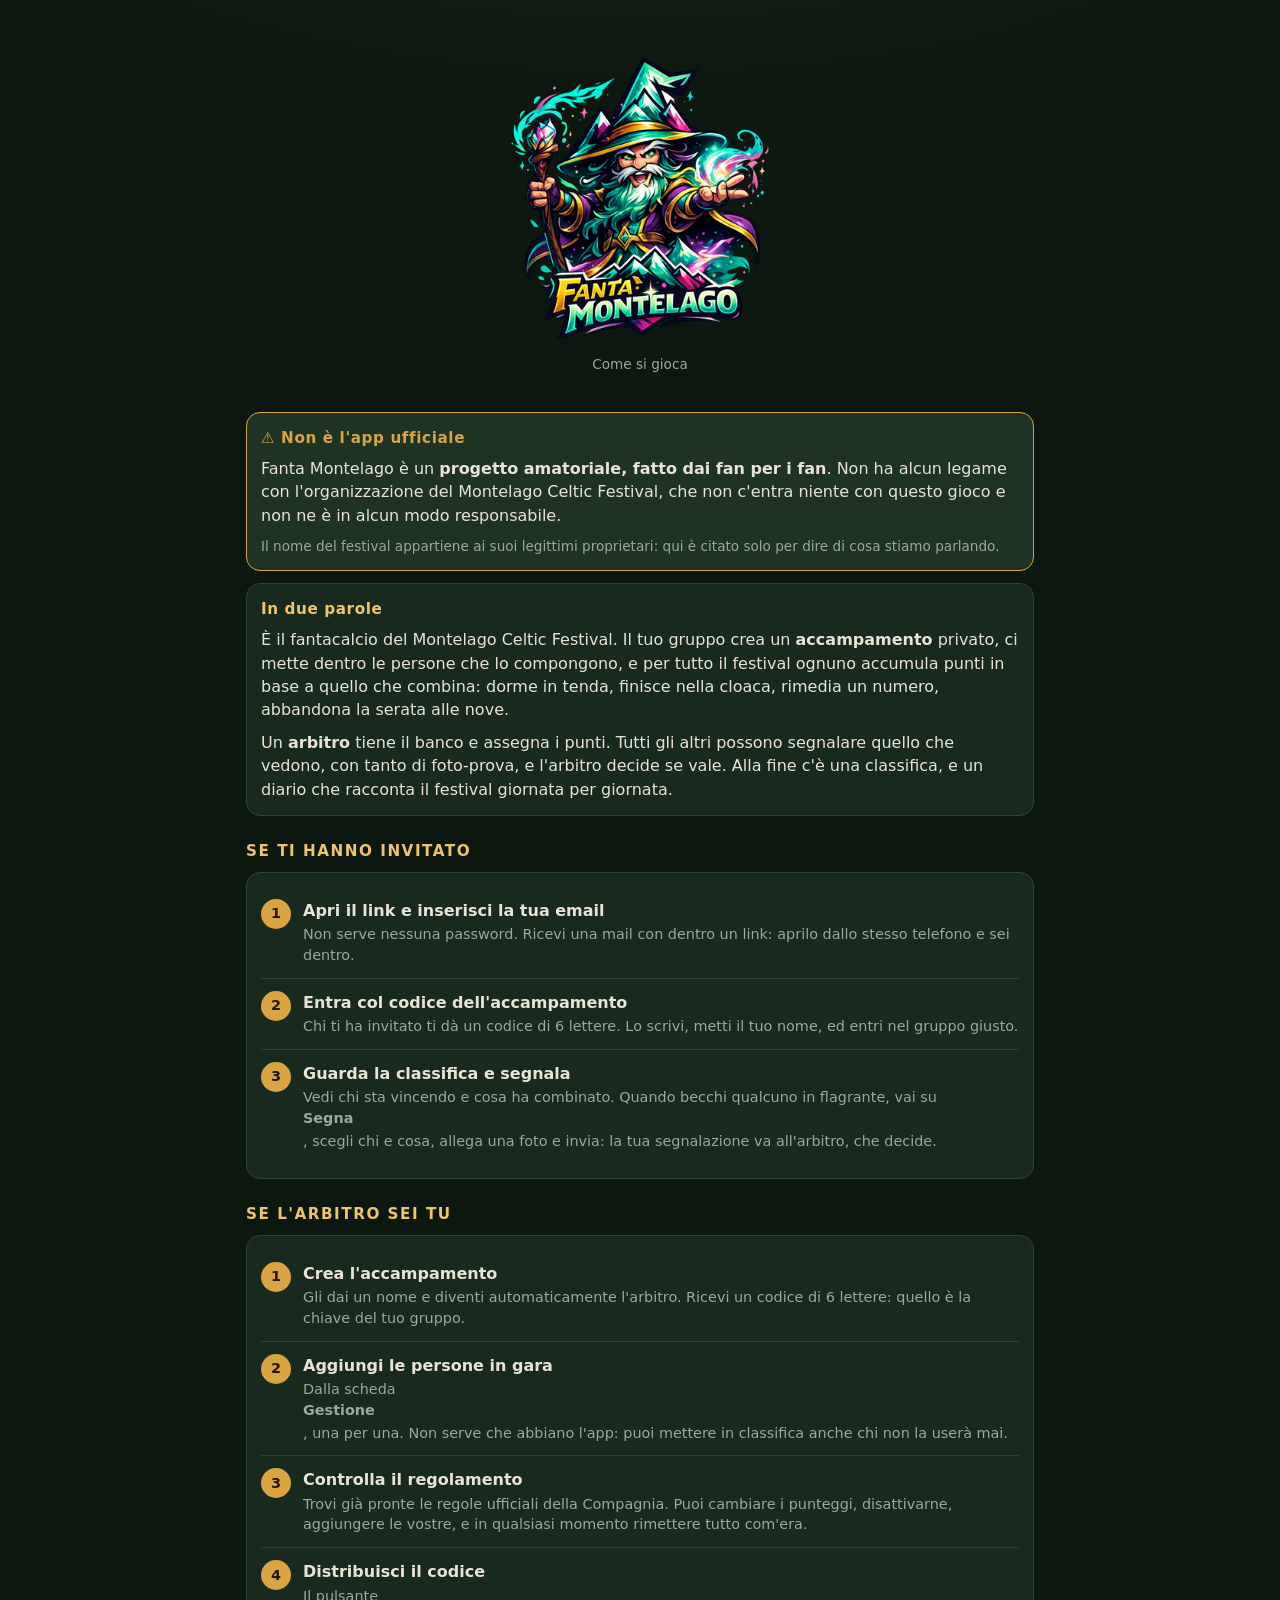
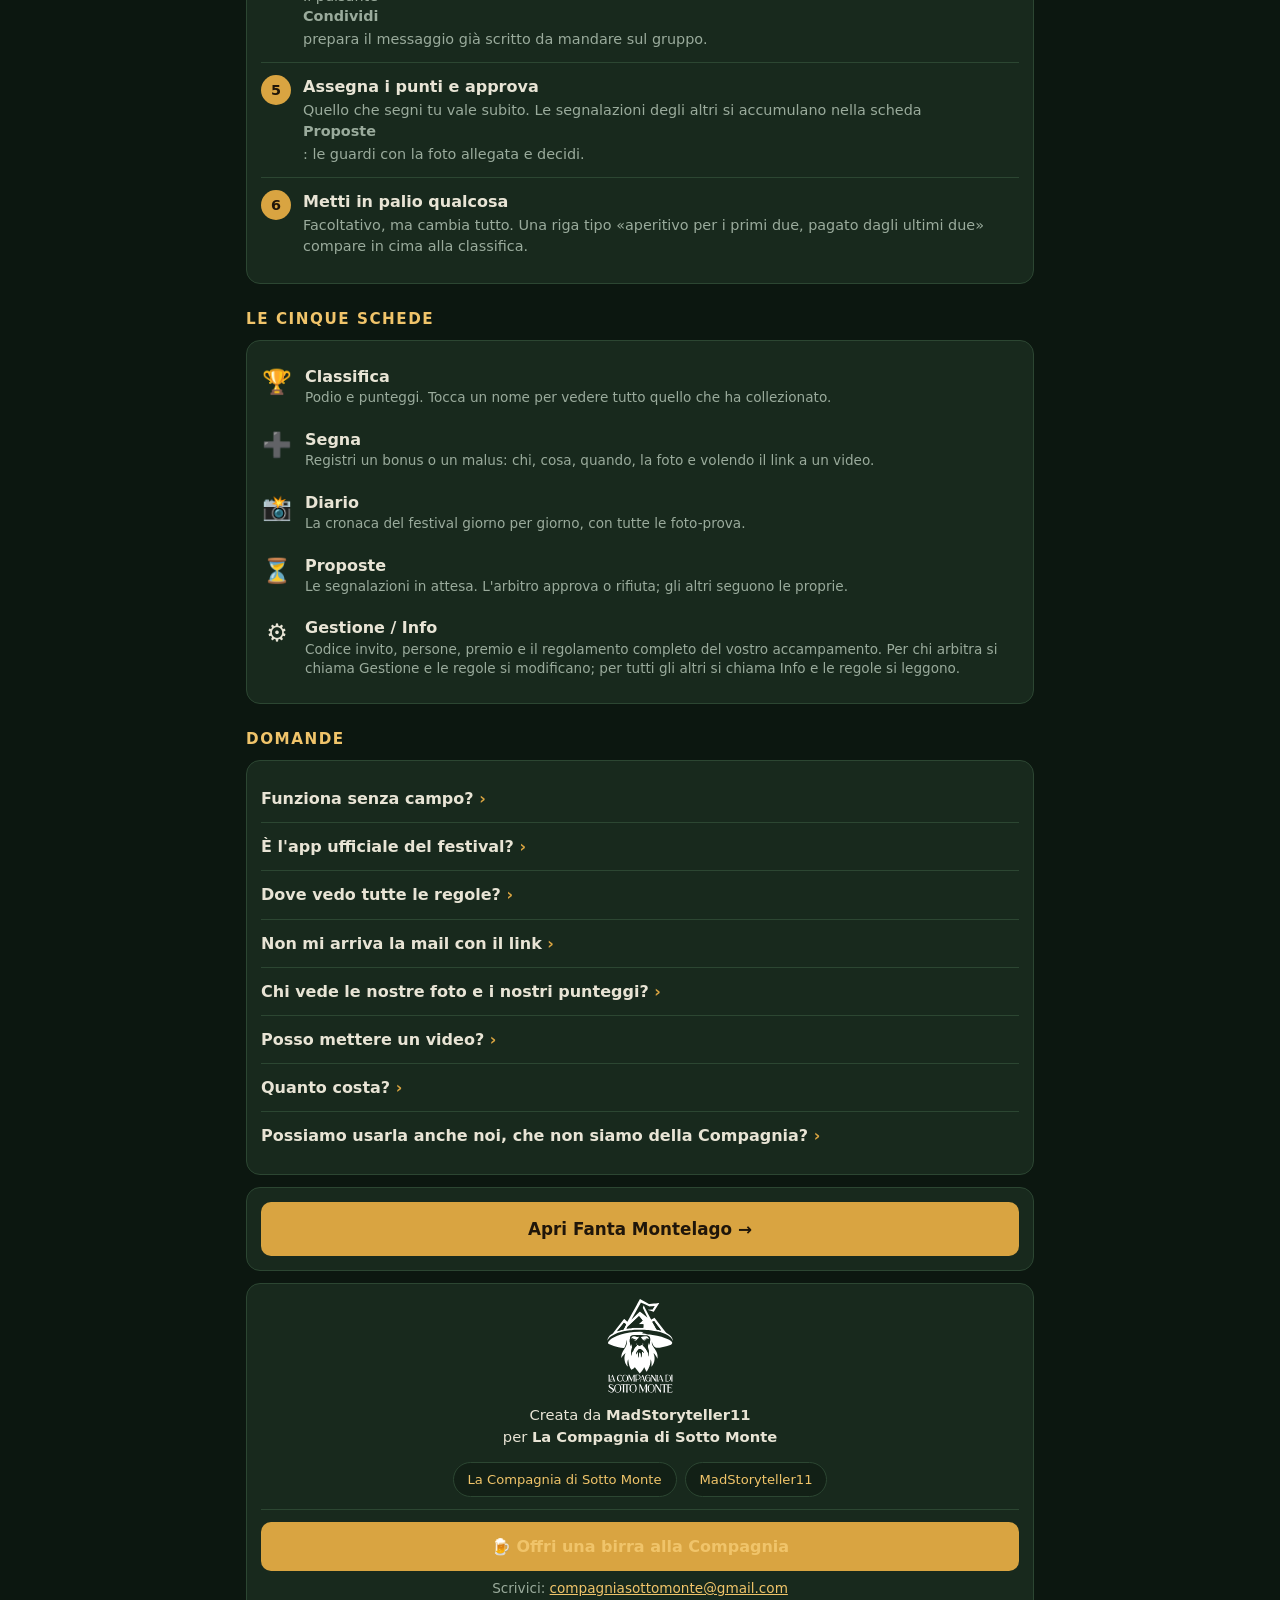
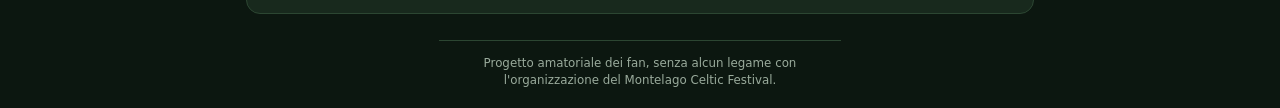
==== guida.html @ 11fe6dd6 "Dichiarare ovunque che non e' l'app ufficiale del festival Il Montelago Celtic Festival e' una manif" ====
<!doctype html>
<!-- Nome:     guida.html                                                   -->
<!-- Versione: 1.0                                                          -->
<!-- Uso:      Guida pubblica a Fanta Montelago: come entra un giocatore,   -->
<!--           come prepara l'accampamento un arbitro, a cosa servono le    -->
<!--           schede e risposte alle domande piu' frequenti. Pagina        -->
<!--           statica, pensata per essere condivisa come link.             -->
<!-- Autore:   Daniele Polucci                                              -->
<html lang="it">
<head>
  <meta charset="utf-8">
  <meta name="viewport" content="width=device-width, initial-scale=1, viewport-fit=cover">
  <meta name="theme-color" content="#0f1d14">
  <meta name="description" content="Come si gioca a Fanta Montelago: la guida per giocatori e arbitri. Progetto amatoriale dei fan, non è l'app ufficiale del Montelago Celtic Festival.">
  <title>Fanta Montelago — Come si gioca</title>
  <link rel="stylesheet" href="assets/style.css">
  <link rel="icon" type="image/png" href="assets/icona-app-192.png">
  <style>
    .passo { display: flex; gap: 12px; padding: 12px 0; border-bottom: 1px solid var(--line); }
    .passo:last-child { border-bottom: none; }
    .passo .n {
      flex: 0 0 30px; width: 30px; height: 30px; border-radius: 50%;
      display: grid; place-items: center; font-weight: 700; font-size: .9rem;
      background: var(--gold); color: #20160a;
    }
    .passo .testo { flex: 1; min-width: 0; }
    .passo b { display: block; margin-bottom: 2px; }
    .passo p { margin: 0; color: var(--dim); font-size: .9rem; }
    .scheda { display: flex; gap: 12px; align-items: flex-start; padding: 10px 0; }
    .scheda .ic { font-size: 1.5rem; flex: 0 0 32px; text-align: center; }
    details.faq { border-bottom: 1px solid var(--line); padding: 12px 0; }
    details.faq:last-child { border-bottom: none; }
    details.faq summary { font-weight: 600; }
    details.faq summary::after { content: ' ›'; color: var(--gold); }
    details.faq[open] summary::after { content: ' ⌄'; }
    details.faq p { color: var(--dim); font-size: .92rem; margin: 8px 0 0; }
    .apri {
      display: block; text-align: center; text-decoration: none;
      background: var(--gold); color: #20160a; font-weight: 700;
      padding: 15px; border-radius: 10px; font-size: 1.05rem;
    }
    .apri:hover { background: var(--gold2); }
  </style>
</head>
<body>

<main>

  <div class="hero">
    <img class="logo-app" src="assets/logo-app.png" alt="Fanta Montelago" width="340" height="373">
    <p class="muted">Come si gioca</p>
  </div>

  <div class="card avviso">
    <h3>⚠️ Non è l'app ufficiale</h3>
    <p>
      Fanta Montelago è un <b>progetto amatoriale, fatto dai fan per i fan</b>.
      Non ha alcun legame con l'organizzazione del Montelago Celtic Festival,
      che non c'entra niente con questo gioco e non ne è in alcun modo
      responsabile.
    </p>
    <p class="muted">
      Il nome del festival appartiene ai suoi legittimi proprietari: qui è
      citato solo per dire di cosa stiamo parlando.
    </p>
  </div>

  <div class="card">
    <h3>In due parole</h3>
    <p>
      È il fantacalcio del Montelago Celtic Festival. Il tuo gruppo crea un
      <b>accampamento</b> privato, ci mette dentro le persone che lo compongono,
      e per tutto il festival ognuno accumula punti in base a quello che
      combina: dorme in tenda, finisce nella cloaca, rimedia un numero,
      abbandona la serata alle nove.
    </p>
    <p>
      Un <b>arbitro</b> tiene il banco e assegna i punti. Tutti gli altri
      possono segnalare quello che vedono, con tanto di foto-prova, e l'arbitro
      decide se vale. Alla fine c'è una classifica, e un diario che racconta il
      festival giornata per giornata.
    </p>
  </div>

  <h2>Se ti hanno invitato</h2>
  <div class="card">
    <div class="passo">
      <span class="n">1</span>
      <span class="testo">
        <b>Apri il link e inserisci la tua email</b>
        <p>Non serve nessuna password. Ricevi una mail con dentro un link:
           aprilo dallo stesso telefono e sei dentro.</p>
      </span>
    </div>
    <div class="passo">
      <span class="n">2</span>
      <span class="testo">
        <b>Entra col codice dell'accampamento</b>
        <p>Chi ti ha invitato ti dà un codice di 6 lettere. Lo scrivi, metti il
           tuo nome, ed entri nel gruppo giusto.</p>
      </span>
    </div>
    <div class="passo">
      <span class="n">3</span>
      <span class="testo">
        <b>Guarda la classifica e segnala</b>
        <p>Vedi chi sta vincendo e cosa ha combinato. Quando becchi qualcuno in
           flagrante, vai su <b>Segna</b>, scegli chi e cosa, allega una foto e
           invia: la tua segnalazione va all'arbitro, che decide.</p>
      </span>
    </div>
  </div>

  <h2>Se l'arbitro sei tu</h2>
  <div class="card">
    <div class="passo">
      <span class="n">1</span>
      <span class="testo">
        <b>Crea l'accampamento</b>
        <p>Gli dai un nome e diventi automaticamente l'arbitro. Ricevi un codice
           di 6 lettere: quello è la chiave del tuo gruppo.</p>
      </span>
    </div>
    <div class="passo">
      <span class="n">2</span>
      <span class="testo">
        <b>Aggiungi le persone in gara</b>
        <p>Dalla scheda <b>Gestione</b>, una per una. Non serve che abbiano
           l'app: puoi mettere in classifica anche chi non la userà mai.</p>
      </span>
    </div>
    <div class="passo">
      <span class="n">3</span>
      <span class="testo">
        <b>Controlla il regolamento</b>
        <p>Trovi già pronte le regole ufficiali della Compagnia. Puoi cambiare i
           punteggi, disattivarne, aggiungere le vostre, e in qualsiasi momento
           rimettere tutto com'era.</p>
      </span>
    </div>
    <div class="passo">
      <span class="n">4</span>
      <span class="testo">
        <b>Distribuisci il codice</b>
        <p>Il pulsante <b>Condividi</b> prepara il messaggio già scritto da
           mandare sul gruppo.</p>
      </span>
    </div>
    <div class="passo">
      <span class="n">5</span>
      <span class="testo">
        <b>Assegna i punti e approva</b>
        <p>Quello che segni tu vale subito. Le segnalazioni degli altri si
           accumulano nella scheda <b>Proposte</b>: le guardi con la foto
           allegata e decidi.</p>
      </span>
    </div>
    <div class="passo">
      <span class="n">6</span>
      <span class="testo">
        <b>Metti in palio qualcosa</b>
        <p>Facoltativo, ma cambia tutto. Una riga tipo «aperitivo per i primi
           due, pagato dagli ultimi due» compare in cima alla classifica.</p>
      </span>
    </div>
  </div>

  <h2>Le cinque schede</h2>
  <div class="card">
    <div class="scheda"><span class="ic">🏆</span><span>
      <b>Classifica</b><p class="muted">Podio e punteggi. Tocca un nome per vedere tutto quello che ha collezionato.</p>
    </span></div>
    <div class="scheda"><span class="ic">➕</span><span>
      <b>Segna</b><p class="muted">Registri un bonus o un malus: chi, cosa, quando, la foto e volendo il link a un video.</p>
    </span></div>
    <div class="scheda"><span class="ic">📸</span><span>
      <b>Diario</b><p class="muted">La cronaca del festival giorno per giorno, con tutte le foto-prova.</p>
    </span></div>
    <div class="scheda"><span class="ic">⏳</span><span>
      <b>Proposte</b><p class="muted">Le segnalazioni in attesa. L'arbitro approva o rifiuta; gli altri seguono le proprie.</p>
    </span></div>
    <div class="scheda"><span class="ic">⚙️</span><span>
      <b>Gestione / Info</b><p class="muted">Codice invito, persone, premio e il regolamento completo del vostro
      accampamento. Per chi arbitra si chiama Gestione e le regole si modificano; per tutti gli altri si chiama
      Info e le regole si leggono.</p>
    </span></div>
  </div>

  <h2>Domande</h2>
  <div class="card">
    <details class="faq">
      <summary>Funziona senza campo?</summary>
      <p>No, purtroppo serve la connessione, e a Montelago spesso non prende.
         Non è un dramma: l'app resta attiva fino a fine agosto, quindi potete
         segnare quando vi torna la linea o anche una volta tornati a casa,
         ricostruendo le gesta a mente fredda.</p>
    </details>
    <details class="faq">
      <summary>È l'app ufficiale del festival?</summary>
      <p>No, e non lo è mai stata. È un gioco nato fra amici e costruito nel
         tempo libero: <b>dai fan, per i fan</b>. L'organizzazione del Montelago
         Celtic Festival non c'entra nulla, non l'ha approvata, non la gestisce
         e non risponde di quello che ci scrivete dentro. Se avete un problema
         con l'app scrivete a noi, non a loro.</p>
    </details>
    <details class="faq">
      <summary>Dove vedo tutte le regole?</summary>
      <p>Nell'ultima scheda in basso, <b>Info</b> (o <b>Gestione</b> se sei tu
         l'arbitro): c'è il pulsante <i>Vedi le regole dell'accampamento</i>,
         con bonus e malus e i rispettivi punteggi. Leggilo, perché
         <b>ogni accampamento scrive le proprie</b>: si parte dal regolamento
         della Compagnia, ma l'arbitro può cambiare i punteggi, spegnere quello
         che non vi piace e aggiungere le vostre invenzioni. Quelle con il
         lucchetto 🔒 ci sono per tutti e non si toccano.</p>
    </details>
    <details class="faq">
      <summary>Non mi arriva la mail con il link</summary>
      <p>Guarda nello spam. Se non c'è, aspetta qualche minuto e riprova una
         volta sola: ritentare in fretta peggiora le cose. Se proprio non
         arriva, dillo a chi ti ha invitato.</p>
    </details>
    <details class="faq">
      <summary>Chi vede le nostre foto e i nostri punteggi?</summary>
      <p>Solo chi ha il codice del vostro accampamento. Gli altri gruppi non
         vedono niente di vostro, e viceversa: la separazione è imposta dal
         database, non solo nascosta nell'app. Chi si registra senza avere un
         codice trova una schermata vuota.</p>
    </details>
    <details class="faq">
      <summary>Posso mettere un video?</summary>
      <p>Non caricarlo direttamente, ma puoi incollare il link a un video su
         YouTube, Google Foto o Drive: nell'app si vede insieme all'evento.
         Le foto invece si caricano normalmente.</p>
    </details>
    <details class="faq">
      <summary>Quanto costa?</summary>
      <p>Niente. È gratis, fatta per passione nel tempo libero. Proprio per
         questo può capitare che qualcosa non funzioni: portate pazienza e
         segnalatecelo.</p>
    </details>
    <details class="faq">
      <summary>Possiamo usarla anche noi, che non siamo della Compagnia?</summary>
      <p>Certo. Create il vostro accampamento, tenetevi il vostro codice e siete
         un mondo a parte. Le regole di partenza sono quelle della Compagnia, ma
         potete riscriverle tutte.</p>
    </details>
  </div>

  <div class="card">
    <a class="apri" href="./">Apri Fanta Montelago →</a>
  </div>

  <div class="card crediti">
    <img class="stemma piccolo" src="assets/logo-compagnia.svg" alt="La Compagnia di Sotto Monte" width="2160" height="2160">
    <p class="firma">
      Creata da <b>MadStoryteller11</b><br>per <b>La Compagnia di Sotto Monte</b>
    </p>
    <div class="social">
      <a href="https://www.instagram.com/compagnia_di_sotto_monte/" target="_blank" rel="noopener noreferrer">La Compagnia di Sotto Monte</a>
      <a href="https://www.instagram.com/madstoryteller11/" target="_blank" rel="noopener noreferrer">MadStoryteller11</a>
    </div>
    <div class="sep"></div>
    <a class="dona" href="https://ko-fi.com/compagniadisottomonte" target="_blank" rel="noopener noreferrer">🍺 Offri una birra alla Compagnia</a>
    <p class="muted centrato">Scrivici: <a href="mailto:compagniasottomonte@gmail.com">compagniasottomonte@gmail.com</a></p>
  </div>

  <p class="non-ufficiale">
    Progetto amatoriale dei fan, senza alcun legame con l'organizzazione del
    Montelago Celtic Festival.
  </p>

</main>

</body>
</html>
---- assets/style.css ----
/* Nome:     style.css
 * Versione: 1.0
 * Uso:      Foglio di stile unico di Fanta Montelago. Tema scuro "celtico",
 *           pensato prima per il telefono: interfaccia leggibile di notte, in
 *           un campo, con una mano sola.
 * Autore:   Daniele Polucci
 */

:root {
  --bg:     #0c1710;
  --bg2:    #122016;
  --card:   #18291d;
  --card2:  #1f3325;
  --line:   #2c4632;
  --txt:    #e8e4d5;
  --dim:    #9aab9c;
  --gold:   #d9a441;
  --gold2:  #f0c46a;
  --green:  #5cbb7c;
  --red:    #e0705c;
  --radius: 14px;
}

* { box-sizing: border-box; }

html, body { margin: 0; padding: 0; }

body {
  background: radial-gradient(1200px 600px at 50% -10%, #1b3122 0%, transparent 70%), var(--bg);
  color: var(--txt);
  font-family: "Segoe UI", system-ui, -apple-system, sans-serif;
  font-size: 16px;
  line-height: 1.45;
  -webkit-text-size-adjust: 100%;
  min-height: 100vh;
}

body.con-nav { padding-bottom: 88px; }

/* ---------- intestazione ---------- */

header {
  position: sticky; top: 0; z-index: 20;
  display: flex; align-items: center; gap: 10px;
  padding: 12px 16px;
  background: #0f1d14ee;
  border-bottom: 1px solid var(--line);
  backdrop-filter: blur(8px);
}
/* Senza questa riga l'intestazione resta visibile anche quando le mettiamo
 * l'attributo "hidden": la regola display:flex qui sopra, essendo dell'autore,
 * ha la meglio sul display:none previsto dal browser. */
header[hidden] { display: none; }

/* Lo stesso mago dell'icona, in piccolo accanto al nome dell'accampamento. */
.marchio {
  flex: 0 0 40px; width: 40px; height: 40px;
  border-radius: 10px; object-fit: contain;
}

header h1 {
  margin: 0; font-size: 1.05rem; font-weight: 700;
  letter-spacing: .06em; color: var(--gold);
  overflow: hidden; text-overflow: ellipsis; white-space: nowrap;
}
header .sub { color: var(--dim); font-size: .78rem; }

main { max-width: 820px; margin: 0 auto; padding: 16px; }

/* ---------- schermate di ingresso ---------- */

.hero { text-align: center; padding: 40px 16px 24px; }
.hero.small { padding: 24px 16px 12px; }
.hero .logo { font-size: 3rem; line-height: 1; color: var(--gold); }
.hero h1 {
  margin: 10px 0 4px; font-size: 1.5rem; letter-spacing: .1em;
  text-transform: uppercase; color: var(--gold);
}

/* ---------- marchi ---------- */

/* Il logo dell'app ha gia' il fondo trasparente e i colori accesi: si appoggia
 * sul tema scuro senza bisogno di correzioni. Porta con se' il nome scritto,
 * quindi nella schermata di accesso non serve ripeterlo in un titolo. */
.logo-app {
  display: block; width: 260px; max-width: 78%; height: auto;
  margin: 0 auto;
}

/* ---------- stemma della Compagnia ---------- */

/* Il logo originale è nero su fondo bianco. Invertendolo diventa bianco su
 * nero, e la fusione "screen" fa sparire il nero: resta solo il disegno,
 * pulito sul verde scuro dello sfondo, senza dover rifare il file. */
.stemma {
  display: block; width: 170px; max-width: 55%; height: auto;
  margin: 0 auto 8px;
  filter: invert(1);
  mix-blend-mode: screen;
}
.stemma.piccolo { width: 96px; margin-bottom: 10px; }

.crediti { text-align: center; }
.crediti .firma { margin: 2px 0 14px; font-size: .92rem; line-height: 1.5; }
.crediti .muted { text-align: left; }
.crediti a { color: var(--gold2); }

.social { display: flex; flex-wrap: wrap; gap: 8px; justify-content: center; }
.social a {
  display: inline-block; padding: 7px 14px;
  border: 1px solid var(--line); border-radius: 999px;
  background: var(--bg2); color: var(--gold2);
  text-decoration: none; font-size: .82rem;
}
.social a:hover { border-color: var(--gold); }

.dona {
  display: block; text-align: center; text-decoration: none;
  background: var(--gold); color: #20160a; font-weight: 700;
  padding: 13px 16px; border-radius: 10px; margin-bottom: 8px;
}
.dona:hover { background: var(--gold2); }

.link-guida, summary.tasto {
  display: block; text-align: center; text-decoration: none;
  border: 1px solid var(--gold); color: var(--gold2);
  padding: 11px 14px; border-radius: 10px;
  font-weight: 600;
}
.link-guida { margin: 12px 0 4px; }
.link-guida:hover, summary.tasto:hover { background: var(--card2); }
details[open] > summary.tasto { border-radius: 10px 10px 0 0; }

.crediti .muted.centrato { text-align: center; }

/* ---------- blocchi ---------- */

h3 {
  font-size: .95rem; color: var(--gold2); margin: 0 0 8px;
  letter-spacing: .04em;
}
.card p { margin: 0 0 10px; }
.card p:last-child { margin-bottom: 0; }

h2 {
  font-size: .95rem; letter-spacing: .1em; text-transform: uppercase;
  color: var(--gold2); margin: 24px 0 10px;
}
h2.giorno { text-transform: none; letter-spacing: .02em; font-size: 1.1rem; }

.card {
  background: var(--card); border: 1px solid var(--line);
  border-radius: var(--radius); padding: 14px; margin-bottom: 12px;
}
.card.center { text-align: center; }

.muted { color: var(--dim); font-size: .85rem; }
.muted.small { font-size: .78rem; }
.mt { margin-top: 10px; }
.pad { padding: 8px 0; }
.spento { opacity: .45; text-decoration: line-through; }

.row { display: flex; gap: 8px; align-items: center; }
.row.wrap { flex-wrap: wrap; }
.grow { flex: 1; min-width: 0; }
.between { display: flex; justify-content: space-between; align-items: center; gap: 10px; }
.sep { height: 1px; background: var(--line); margin: 12px 0; }

.pill {
  display: inline-block; padding: 2px 9px; border-radius: 999px;
  font-size: .72rem; border: 1px solid var(--line);
  background: var(--bg2); color: var(--dim); white-space: nowrap;
}

.nota {
  margin: 8px 0; padding: 8px 12px; border-left: 3px solid var(--gold);
  background: var(--bg2); border-radius: 0 8px 8px 0;
  font-style: italic; color: var(--txt);
}

.banner {
  background: var(--card2); border: 1px solid var(--line);
  border-radius: var(--radius); padding: 10px 14px; margin-bottom: 12px;
  font-size: .88rem; color: var(--dim);
}
.banner.ok { border-color: var(--gold); color: var(--gold2); }

.avviso { border-color: var(--gold); background: var(--card2); }
.avviso h3 { color: var(--gold); }

.premio {
  background: linear-gradient(135deg, #2a3d1f, #1f3325);
  border: 1px solid var(--gold);
  border-radius: var(--radius); padding: 12px 14px; margin-bottom: 14px;
}
.premio .titolo {
  font-size: .72rem; text-transform: uppercase; letter-spacing: .1em;
  color: var(--gold); margin-bottom: 3px;
}

.empty { text-align: center; color: var(--dim); padding: 40px 16px; }

/* Ripetuta in fondo a ogni schermata: deve leggersi, non gridare. */
.non-ufficiale {
  text-align: center; color: var(--dim);
  font-size: .74rem; line-height: 1.4;
  margin: 26px auto 4px; max-width: 34em;
  padding-top: 14px; border-top: 1px solid var(--line);
}

/* ---------- liste ---------- */

.item {
  display: flex; align-items: center; gap: 10px;
  padding: 10px 0; border-bottom: 1px solid var(--line);
}
.item:last-child { border-bottom: none; }
.name { font-weight: 600; }

.rank {
  width: 30px; height: 30px; flex: 0 0 30px; border-radius: 50%;
  display: grid; place-items: center; font-weight: 700; font-size: .85rem;
  background: var(--bg2); border: 1px solid var(--line); color: var(--dim);
}
.rank.r1 { background: var(--gold);  color: #20160a; border-color: var(--gold); }
.rank.r2 { background: #b8c0c4;      color: #1a1a1a; border-color: #b8c0c4; }
.rank.r3 { background: #b07a45;      color: #1a1a1a; border-color: #b07a45; }

.pts { font-variant-numeric: tabular-nums; font-weight: 700; white-space: nowrap; }
.pos { color: var(--green); }
.neg { color: var(--red); }

/* ---------- podio ---------- */

.podio {
  display: grid; grid-template-columns: 1fr 1.15fr 1fr;
  align-items: end; gap: 8px; margin: 8px 0 20px;
}
.podio-posto {
  background: var(--card); border: 1px solid var(--line);
  border-radius: var(--radius); padding: 12px 6px; text-align: center;
}
.podio-posto.p1 { border-color: var(--gold); padding-bottom: 22px; }
.podio-posto .medaglia { font-size: 1.6rem; }
.podio-nome {
  font-weight: 600; font-size: .82rem; margin: 4px 0 2px;
  overflow: hidden; text-overflow: ellipsis; white-space: nowrap;
}

.codice {
  font-size: 2.2rem; font-weight: 700; letter-spacing: .28em;
  color: var(--gold); margin: 6px 0 2px; padding-left: .28em;
}

/* ---------- moduli ---------- */

input, select, textarea, button { font: inherit; font-size: 1rem; }

input, select, textarea {
  width: 100%; background: var(--bg2); color: var(--txt);
  border: 1px solid var(--line); border-radius: 10px; padding: 11px 12px;
}
input:focus, select:focus, textarea:focus { outline: 2px solid var(--gold); outline-offset: 1px; }
input.mini { width: 76px; flex: 0 0 76px; padding: 6px 8px; text-align: center; }
textarea { resize: vertical; }

label {
  display: block; font-size: .74rem; text-transform: uppercase;
  letter-spacing: .08em; color: var(--dim); margin-bottom: 5px;
}
.field { margin-bottom: 12px; }

button {
  background: var(--card2); color: var(--txt);
  border: 1px solid var(--line); border-radius: 10px;
  padding: 11px 14px; cursor: pointer; white-space: nowrap;
}
button:hover { border-color: var(--gold); }
button:active { transform: translateY(1px); }
button.primary { background: var(--gold); color: #20160a; border-color: var(--gold); font-weight: 700; }
button.primary:hover { background: var(--gold2); }
button.block { width: 100%; }
button.big { padding: 15px; font-size: 1.05rem; }
button.ghost { background: transparent; }
button.danger { color: var(--red); border-color: #4a2a24; }
button.icon { padding: 6px 10px; font-size: .85rem; }

/* Affiancati in una riga stretta i pulsanti non stanno su una riga sola:
 * su schermo piccolo l'etichetta deve poter andare a capo dentro il bottone
 * invece di sbordare. */
.row > button { white-space: normal; min-width: 0; }

/* Quando un'etichetta va a capo, il pulsante accanto deve crescere con lei
 * invece di restare basso e disallineato. */
.row.pari { align-items: stretch; }

.riga-camp {
  display: flex; width: 100%; text-align: left; align-items: center;
  gap: 10px; background: var(--card);
}

details summary { cursor: pointer; list-style: none; }
details summary::-webkit-details-marker { display: none; }

/* ---------- media ---------- */

.preview, .prova {
  display: block; width: 100%; max-height: 380px; object-fit: cover;
  border-radius: 10px; margin-top: 10px; background: var(--bg2);
}

.video-box {
  position: relative; padding-top: 56.25%; margin-top: 10px;
  border-radius: 10px; overflow: hidden; background: #000;
}
.video-box iframe {
  position: absolute; inset: 0; width: 100%; height: 100%; border: 0;
}
.link-video {
  display: inline-block; margin-top: 10px; color: var(--gold2);
  text-decoration: none; border-bottom: 1px solid var(--line);
}

/* ---------- navigazione ---------- */

nav {
  position: fixed; left: 0; right: 0; bottom: 0; z-index: 30;
  display: grid; grid-template-columns: repeat(5, 1fr);
  background: #0f1d14; border-top: 1px solid var(--line);
  padding-bottom: env(safe-area-inset-bottom);
}
nav:empty { display: none; }
nav button {
  background: none; border: none; border-radius: 0;
  padding: 8px 2px 10px; color: var(--dim);
  font-size: .64rem; letter-spacing: .03em;
  display: flex; flex-direction: column; align-items: center; gap: 3px;
}
nav button:hover { border: none; }
nav button .ic { font-size: 1.2rem; line-height: 1; position: relative; }
nav button[aria-current="true"] { color: var(--gold); box-shadow: inset 0 2px 0 var(--gold); }

.badge {
  position: absolute; top: -5px; right: -12px;
  background: var(--red); color: #fff; font-style: normal;
  font-size: .6rem; font-weight: 700; line-height: 1;
  padding: 3px 5px; border-radius: 999px; min-width: 16px; text-align: center;
}

/* ---------- avvisi e attesa ---------- */

.toast {
  position: fixed; left: 50%; bottom: 100px;
  transform: translateX(-50%) translateY(16px);
  background: var(--gold); color: #20160a; font-weight: 700;
  padding: 11px 18px; border-radius: 999px;
  opacity: 0; pointer-events: none; z-index: 50;
  max-width: 90vw; text-align: center;
  transition: opacity .2s, transform .2s;
}
.toast.show { opacity: 1; transform: translateX(-50%) translateY(0); }
.toast.error { background: var(--red); color: #fff; }

.busy {
  position: fixed; inset: 0; z-index: 60;
  display: none; place-items: center;
  background: #06100acc; backdrop-filter: blur(2px);
}
.busy.show { display: grid; }
.busy-box {
  display: flex; align-items: center; gap: 12px;
  background: var(--card); border: 1px solid var(--line);
  border-radius: var(--radius); padding: 16px 22px;
}
.spinner {
  width: 20px; height: 20px; border-radius: 50%;
  border: 3px solid var(--line); border-top-color: var(--gold);
  animation: gira .8s linear infinite;
}
@keyframes gira { to { transform: rotate(360deg); } }

@media (prefers-reduced-motion: reduce) {
  * { animation-duration: .01ms !important; transition-duration: .01ms !important; }
}

@media (min-width: 600px) {
  .podio { max-width: 480px; margin-inline: auto; }
}
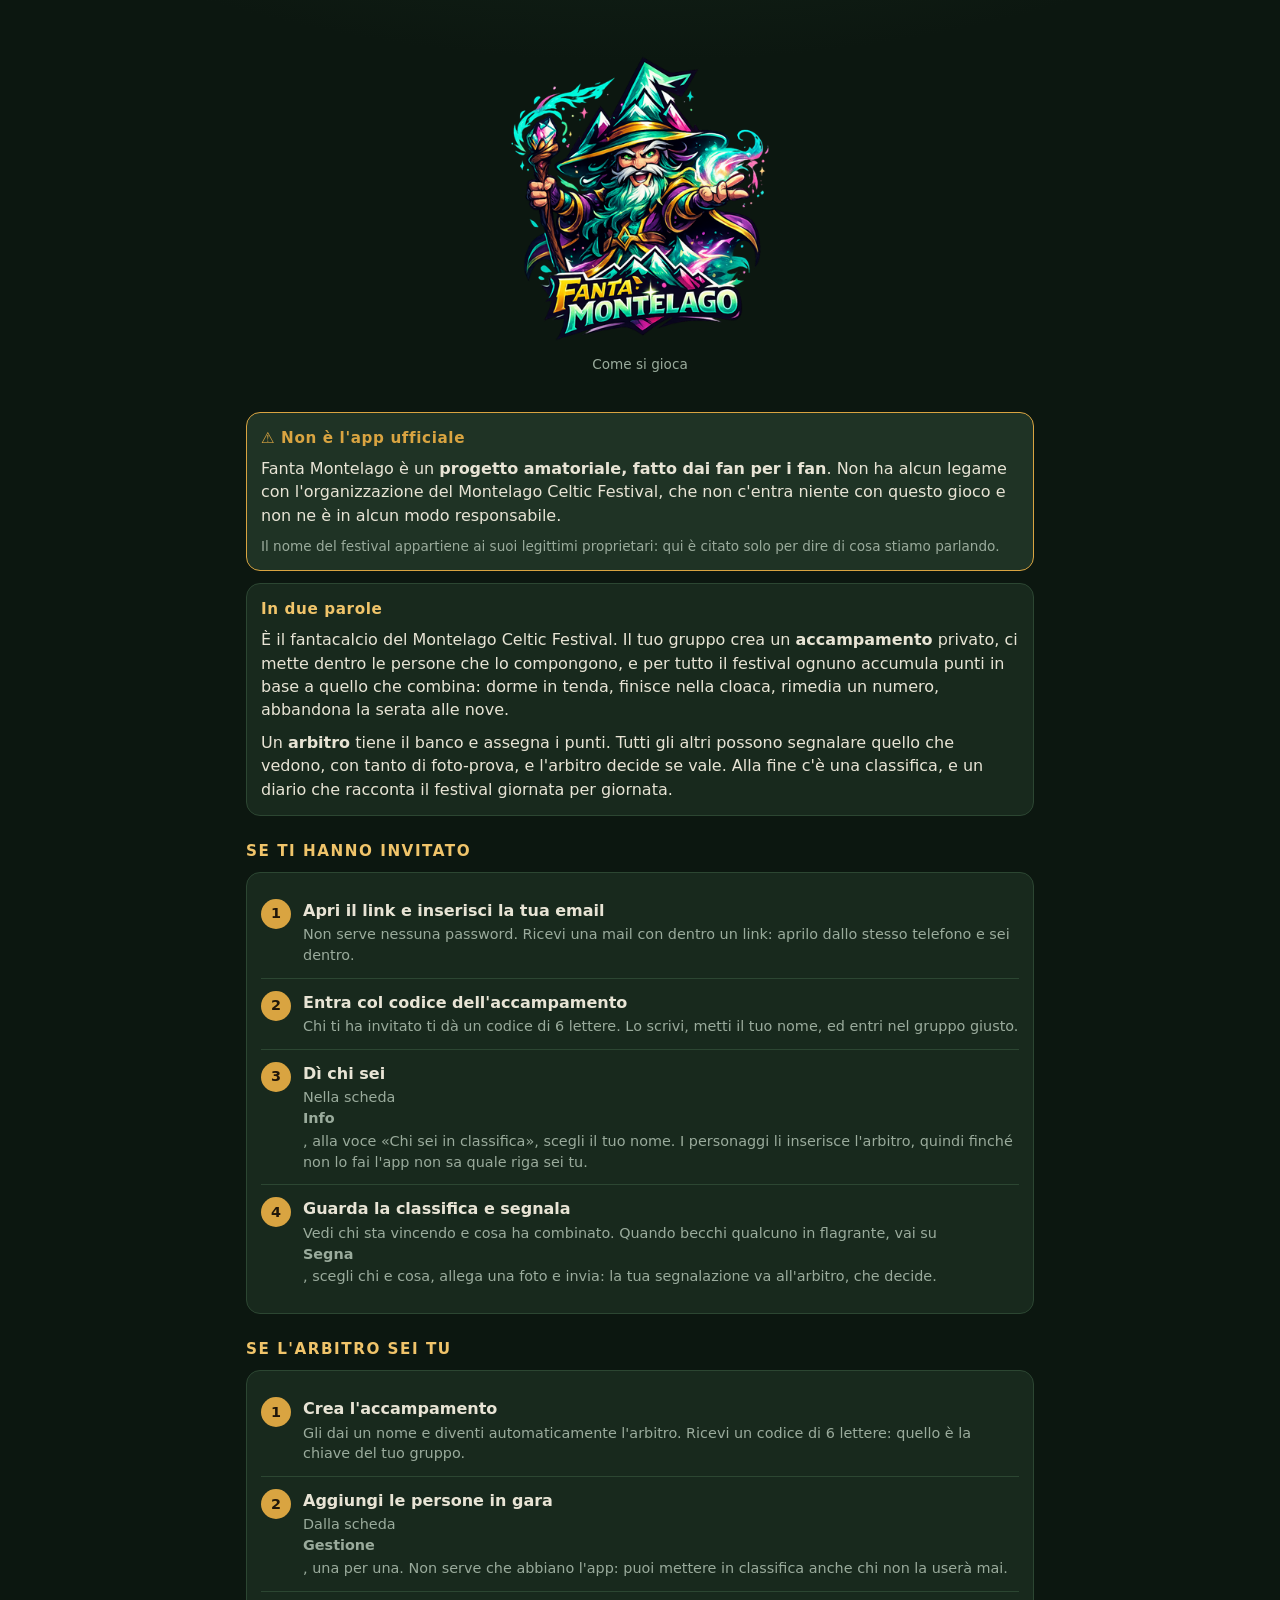
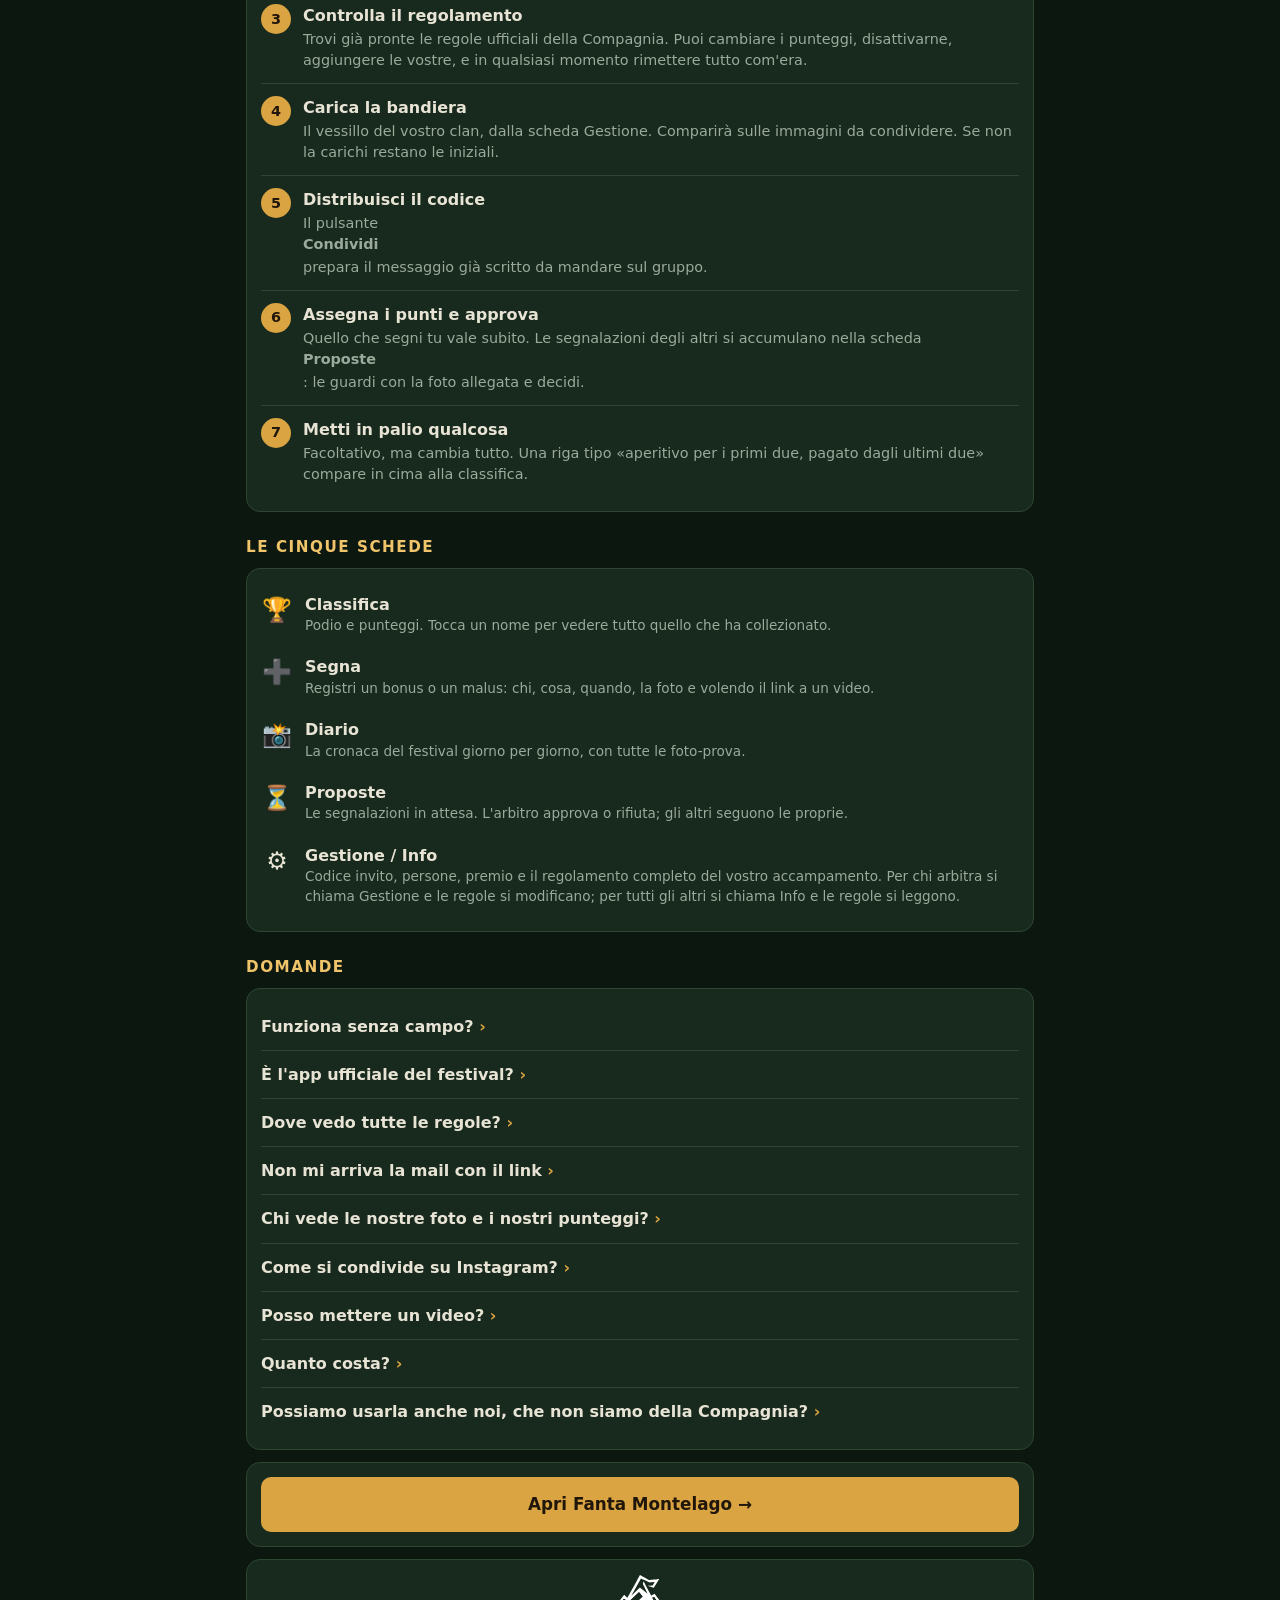
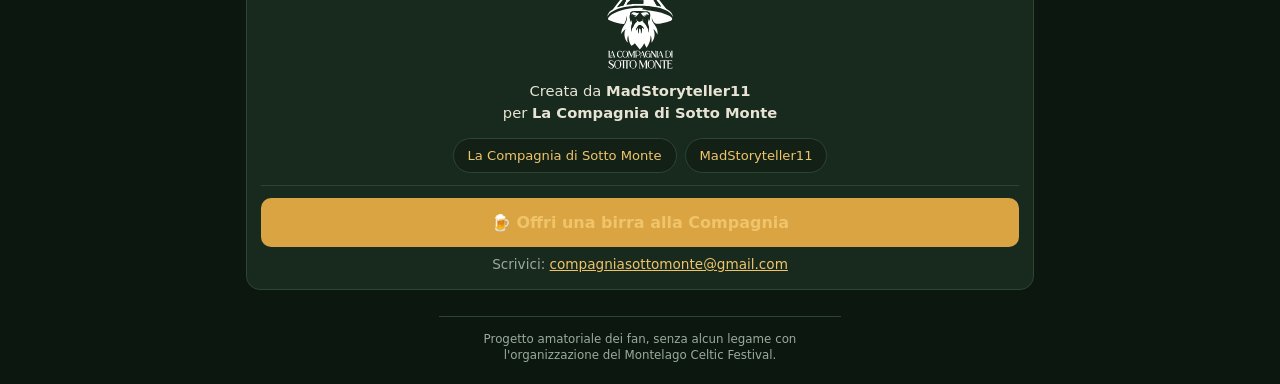
==== commit e1ff954b: "Bandiera del clan, riconoscimento in classifica e card condivisibili Bandiera: la si carica gia' fat" ====
--- a/guida.html
+++ b/guida.html
@@ -103,6 +103,15 @@
     <div class="passo">
       <span class="n">3</span>
       <span class="testo">
+        <b>Dì chi sei</b>
+        <p>Nella scheda <b>Info</b>, alla voce «Chi sei in classifica», scegli
+           il tuo nome. I personaggi li inserisce l'arbitro, quindi finché non
+           lo fai l'app non sa quale riga sei tu.</p>
+      </span>
+    </div>
+    <div class="passo">
+      <span class="n">4</span>
+      <span class="testo">
         <b>Guarda la classifica e segnala</b>
         <p>Vedi chi sta vincendo e cosa ha combinato. Quando becchi qualcuno in
            flagrante, vai su <b>Segna</b>, scegli chi e cosa, allega una foto e
@@ -141,13 +150,21 @@
     <div class="passo">
       <span class="n">4</span>
       <span class="testo">
+        <b>Carica la bandiera</b>
+        <p>Il vessillo del vostro clan, dalla scheda Gestione. Comparirà sulle
+           immagini da condividere. Se non la carichi restano le iniziali.</p>
+      </span>
+    </div>
+    <div class="passo">
+      <span class="n">5</span>
+      <span class="testo">
         <b>Distribuisci il codice</b>
         <p>Il pulsante <b>Condividi</b> prepara il messaggio già scritto da
            mandare sul gruppo.</p>
       </span>
     </div>
     <div class="passo">
-      <span class="n">5</span>
+      <span class="n">6</span>
       <span class="testo">
         <b>Assegna i punti e approva</b>
         <p>Quello che segni tu vale subito. Le segnalazioni degli altri si
@@ -156,7 +173,7 @@
       </span>
     </div>
     <div class="passo">
-      <span class="n">6</span>
+      <span class="n">7</span>
       <span class="testo">
         <b>Metti in palio qualcosa</b>
         <p>Facoltativo, ma cambia tutto. Una riga tipo «aperitivo per i primi
@@ -227,6 +244,16 @@
          codice trova una schermata vuota.</p>
     </details>
     <details class="faq">
+      <summary>Come si condivide su Instagram?</summary>
+      <p>Nel <b>Diario</b>, sotto ogni evento, c'è <i>Crea l'immagine da
+         condividere</i>: l'app compone una storia con la foto, il punteggio in
+         grande, la vostra bandiera e il logo, e apre il menu di condivisione
+         del telefono. Attenzione però: le foto-prova finora le ha viste solo
+         il vostro accampamento, e pubblicandole le vedranno tutti. L'app te lo
+         chiede prima, ma il buonsenso è vostro — accertatevi che a chi è
+         ritratto stia bene.</p>
+    </details>
+    <details class="faq">
       <summary>Posso mettere un video?</summary>
       <p>Non caricarlo direttamente, ma puoi incollare il link a un video su
          YouTube, Google Foto o Drive: nell'app si vede insieme all'evento.
--- a/assets/style.css
+++ b/assets/style.css
@@ -153,6 +153,8 @@
   border-radius: var(--radius); padding: 14px; margin-bottom: 12px;
 }
 .card.center { text-align: center; }
+/* La riga di chi sta guardando, per ritrovarsi al volo in una classifica lunga. */
+.card.io { border-color: var(--gold); background: var(--card2); }
 
 .muted { color: var(--dim); font-size: .85rem; }
 .muted.small { font-size: .78rem; }
@@ -245,6 +247,21 @@
 .podio-nome {
   font-weight: 600; font-size: .82rem; margin: 4px 0 2px;
   overflow: hidden; text-overflow: ellipsis; white-space: nowrap;
+}
+
+/* La bandiera arriva dai clan con proporzioni imprevedibili: sta dentro uno
+ * spazio fisso senza essere ritagliata, cosi' a nessuno viene tagliata la
+ * testa del lupo del proprio stemma. */
+.bandiera {
+  display: block; margin: 0 auto;
+  max-width: 100%; max-height: 150px; width: auto; height: auto;
+  object-fit: contain;
+}
+.bandiera.vuota {
+  width: 110px; height: 110px; border-radius: 14px;
+  display: grid; place-items: center;
+  background: var(--bg2); border: 2px dashed var(--line);
+  color: var(--gold); font-size: 2rem; font-weight: 700; letter-spacing: .08em;
 }
 
 .codice {
@@ -316,6 +333,13 @@
 .video-box iframe {
   position: absolute; inset: 0; width: 100%; height: 100%; border: 0;
 }
+button.condividi {
+  margin-top: 12px;
+  border-color: var(--gold); color: var(--gold2);
+  background: transparent; font-weight: 600;
+}
+button.condividi:hover { background: var(--card2); }
+
 .link-video {
   display: inline-block; margin-top: 10px; color: var(--gold2);
   text-decoration: none; border-bottom: 1px solid var(--line);
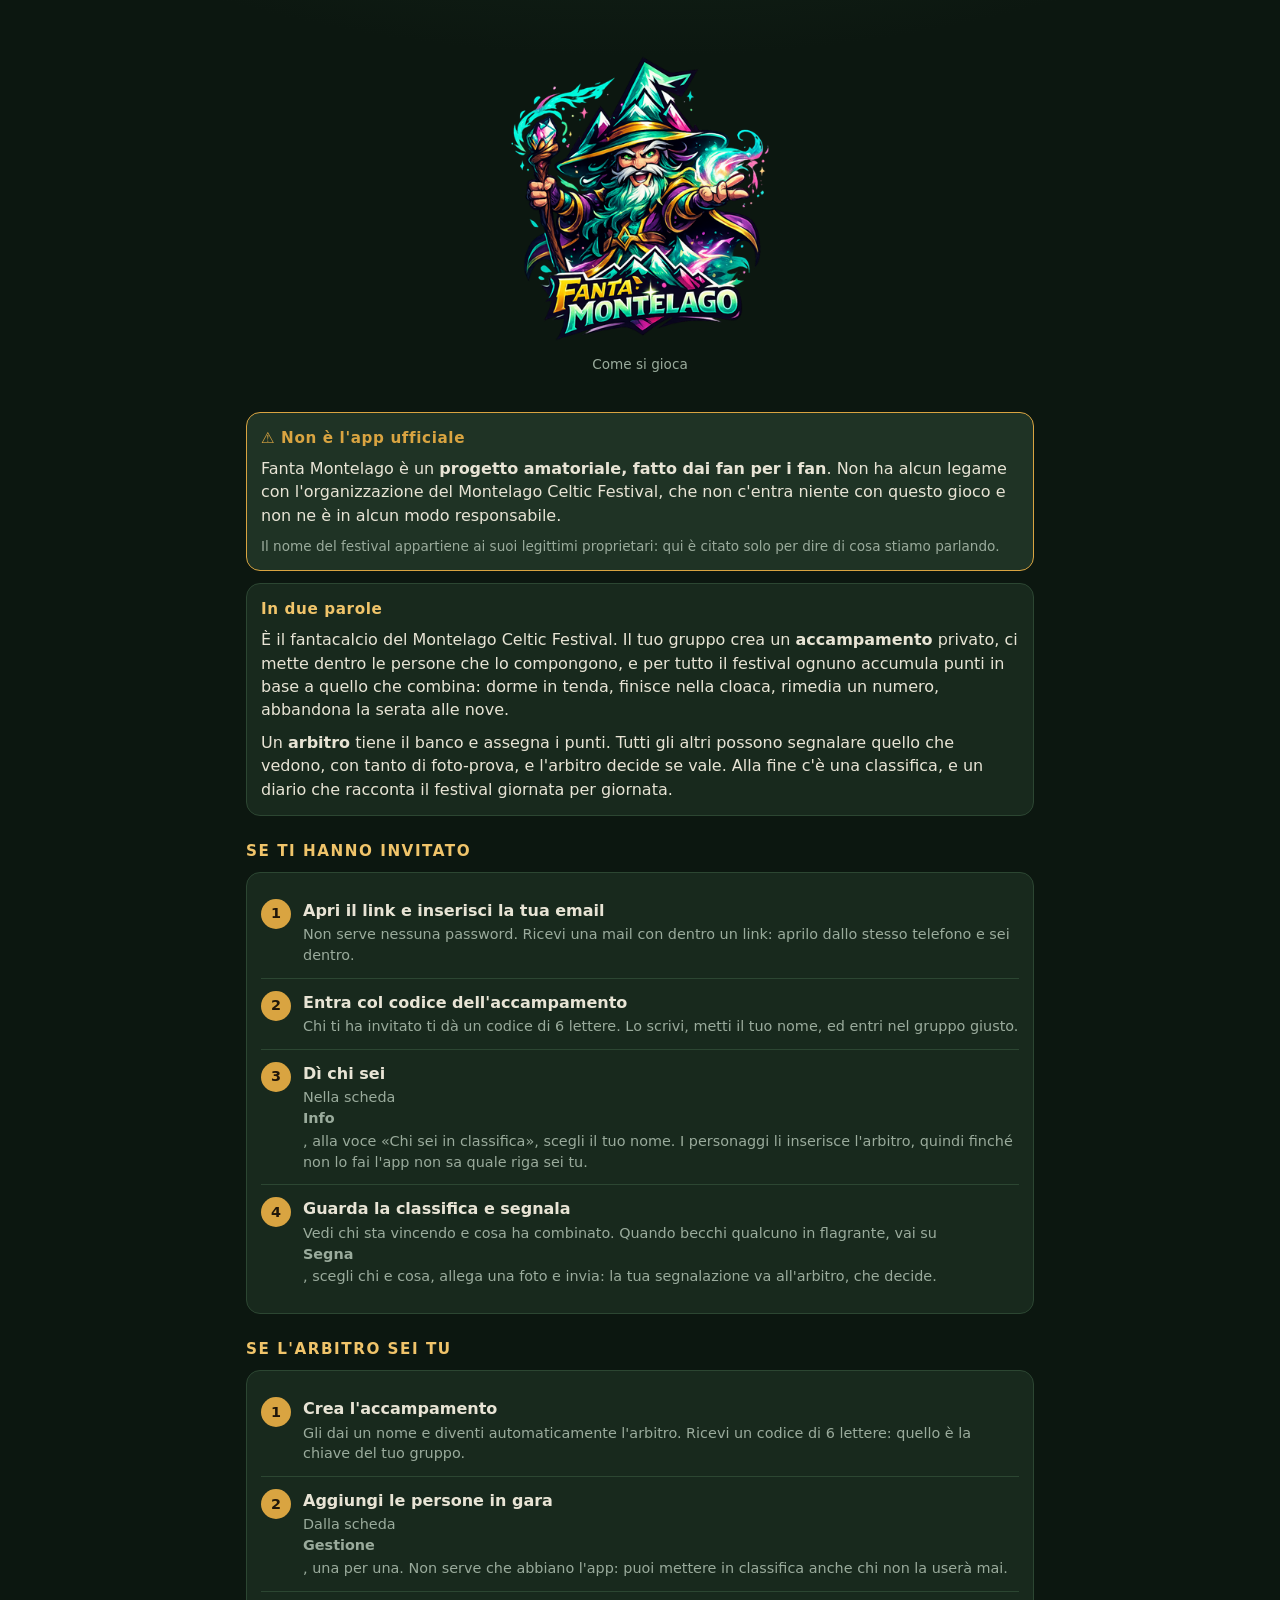
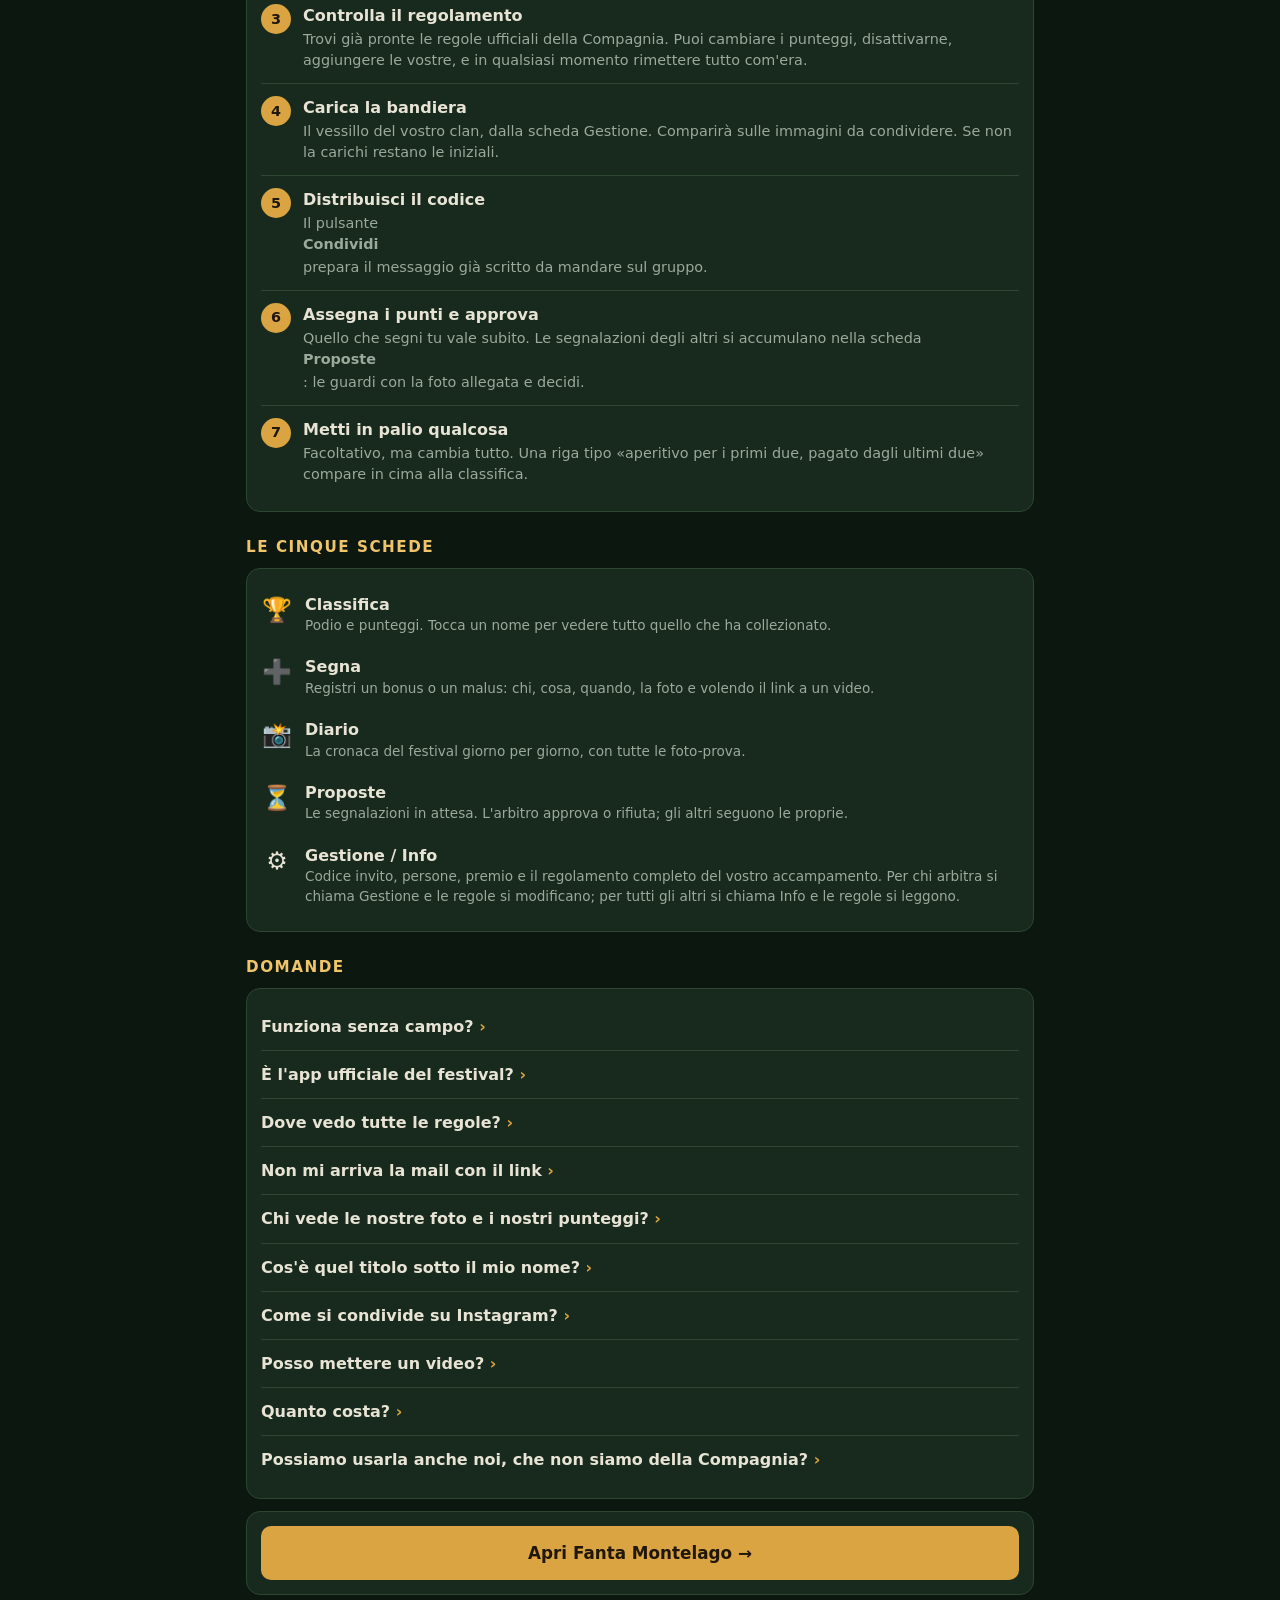
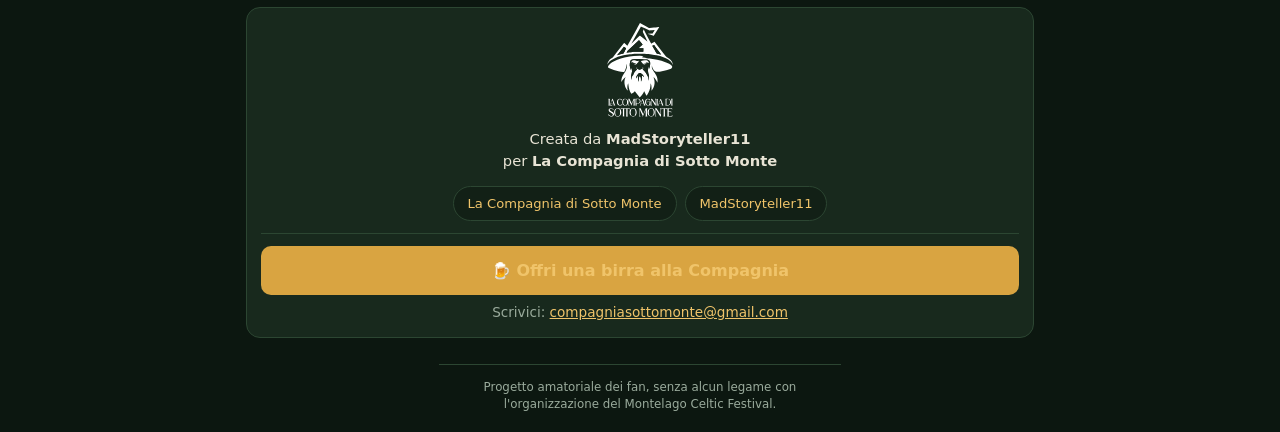
==== commit b7b02066: "Titoli automatici, modificabili a mano Ogni personaggio riceve un soprannome dedotto da come ha fatt" ====
--- a/guida.html
+++ b/guida.html
@@ -244,6 +244,16 @@
          codice trova una schermata vuota.</p>
     </details>
     <details class="faq">
+      <summary>Cos'è quel titolo sotto il mio nome?</summary>
+      <p>Se lo assegna l'app da sola, guardando cosa hai combinato: chi finisce
+         nella cloaca diventa <i>Il Cloacale</i>, chi porta gente nuova
+         all'accampamento <i>Il Reclutatore</i>, chi non sbaglia un colpo
+         <i>L'Irreprensibile</i>. Cambia da solo man mano che il festival va
+         avanti. Se non ti piace puoi scriverne uno tuo dalla scheda
+         <b>Info</b>, e l'arbitro può cambiarlo a chiunque; lasciandolo vuoto
+         si torna a quello automatico.</p>
+    </details>
+    <details class="faq">
       <summary>Come si condivide su Instagram?</summary>
       <p>Nel <b>Diario</b>, sotto ogni evento, c'è <i>Crea l'immagine da
          condividere</i>: l'app compone una storia con la foto, il punteggio in
--- a/assets/style.css
+++ b/assets/style.css
@@ -219,6 +219,11 @@
 .item:last-child { border-bottom: none; }
 .name { font-weight: 600; }
 
+/* Il soprannome che l'app assegna in base alle imprese. */
+.titolo { font-size: .8rem; color: var(--gold2); font-style: italic; }
+.item.colonna { display: block; }
+.titolo-campo { margin-top: 8px; font-size: .85rem; padding: 7px 10px; }
+
 .rank {
   width: 30px; height: 30px; flex: 0 0 30px; border-radius: 50%;
   display: grid; place-items: center; font-weight: 700; font-size: .85rem;
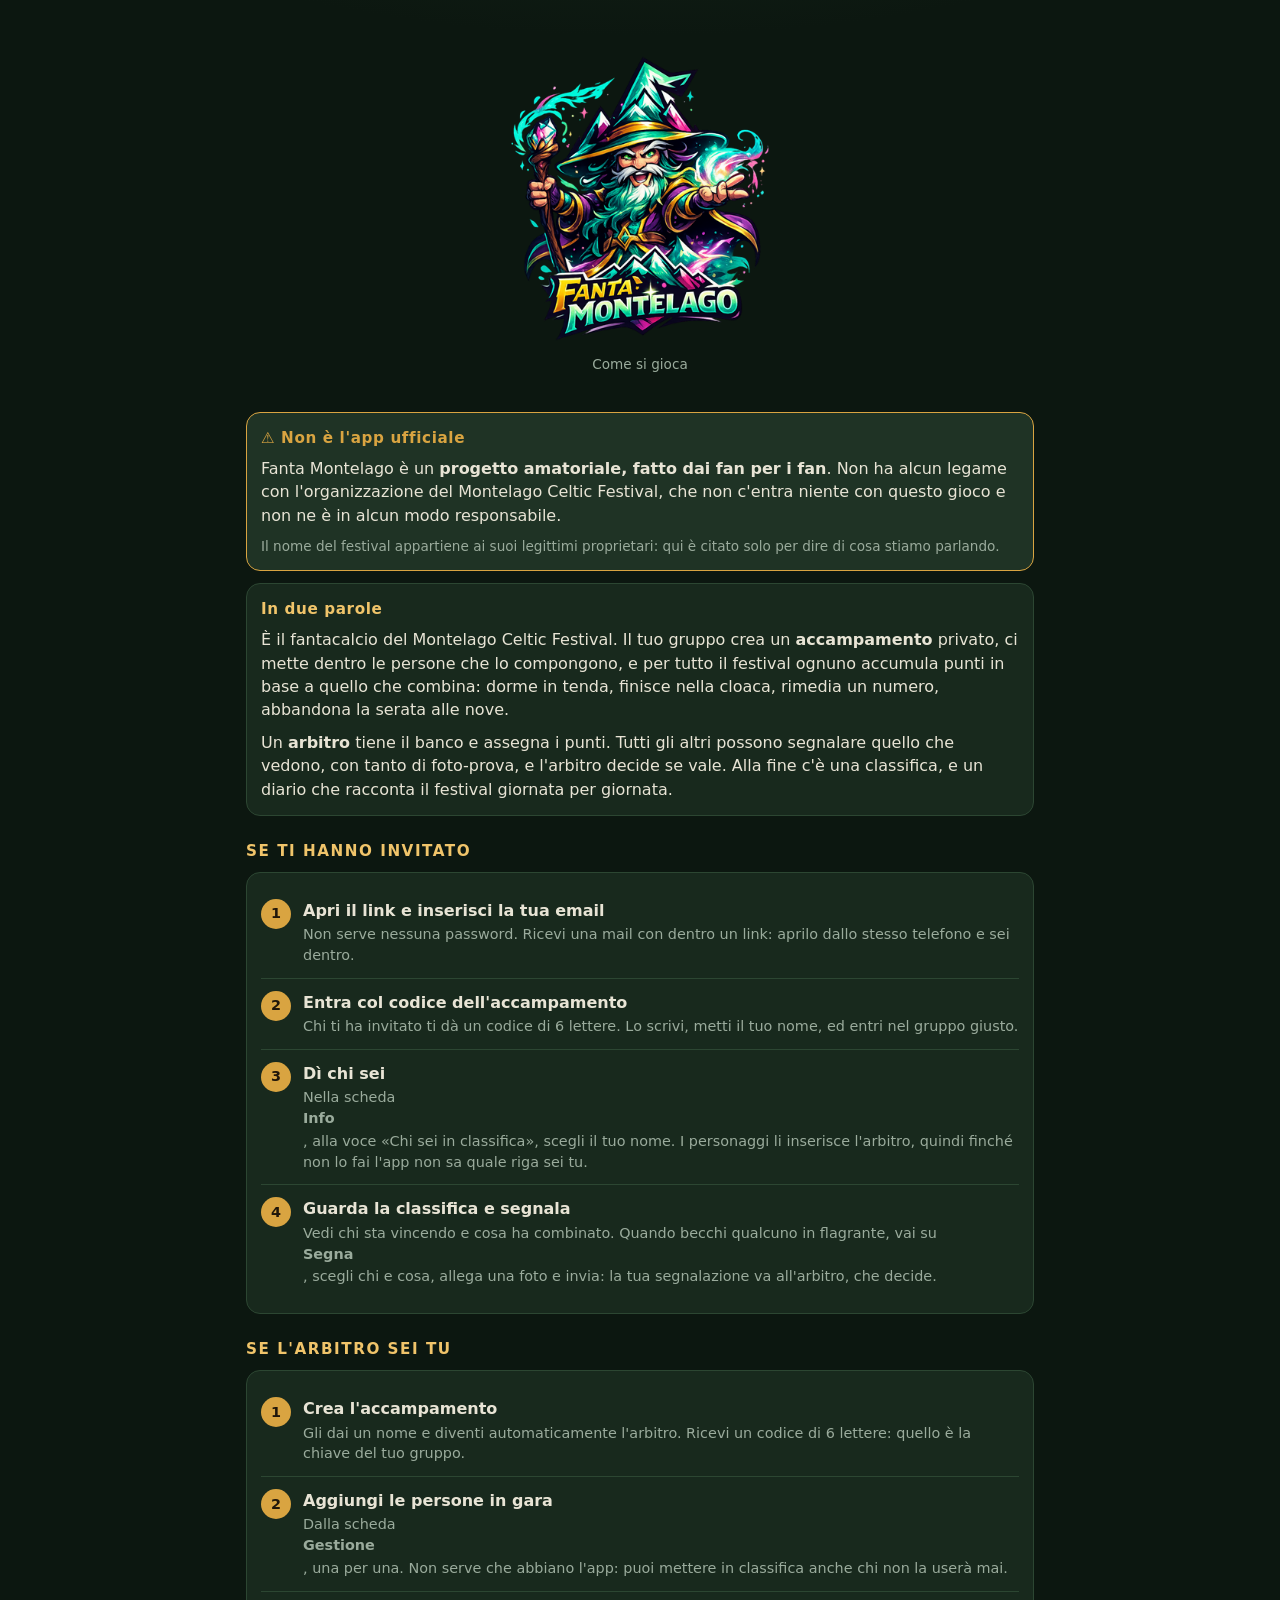
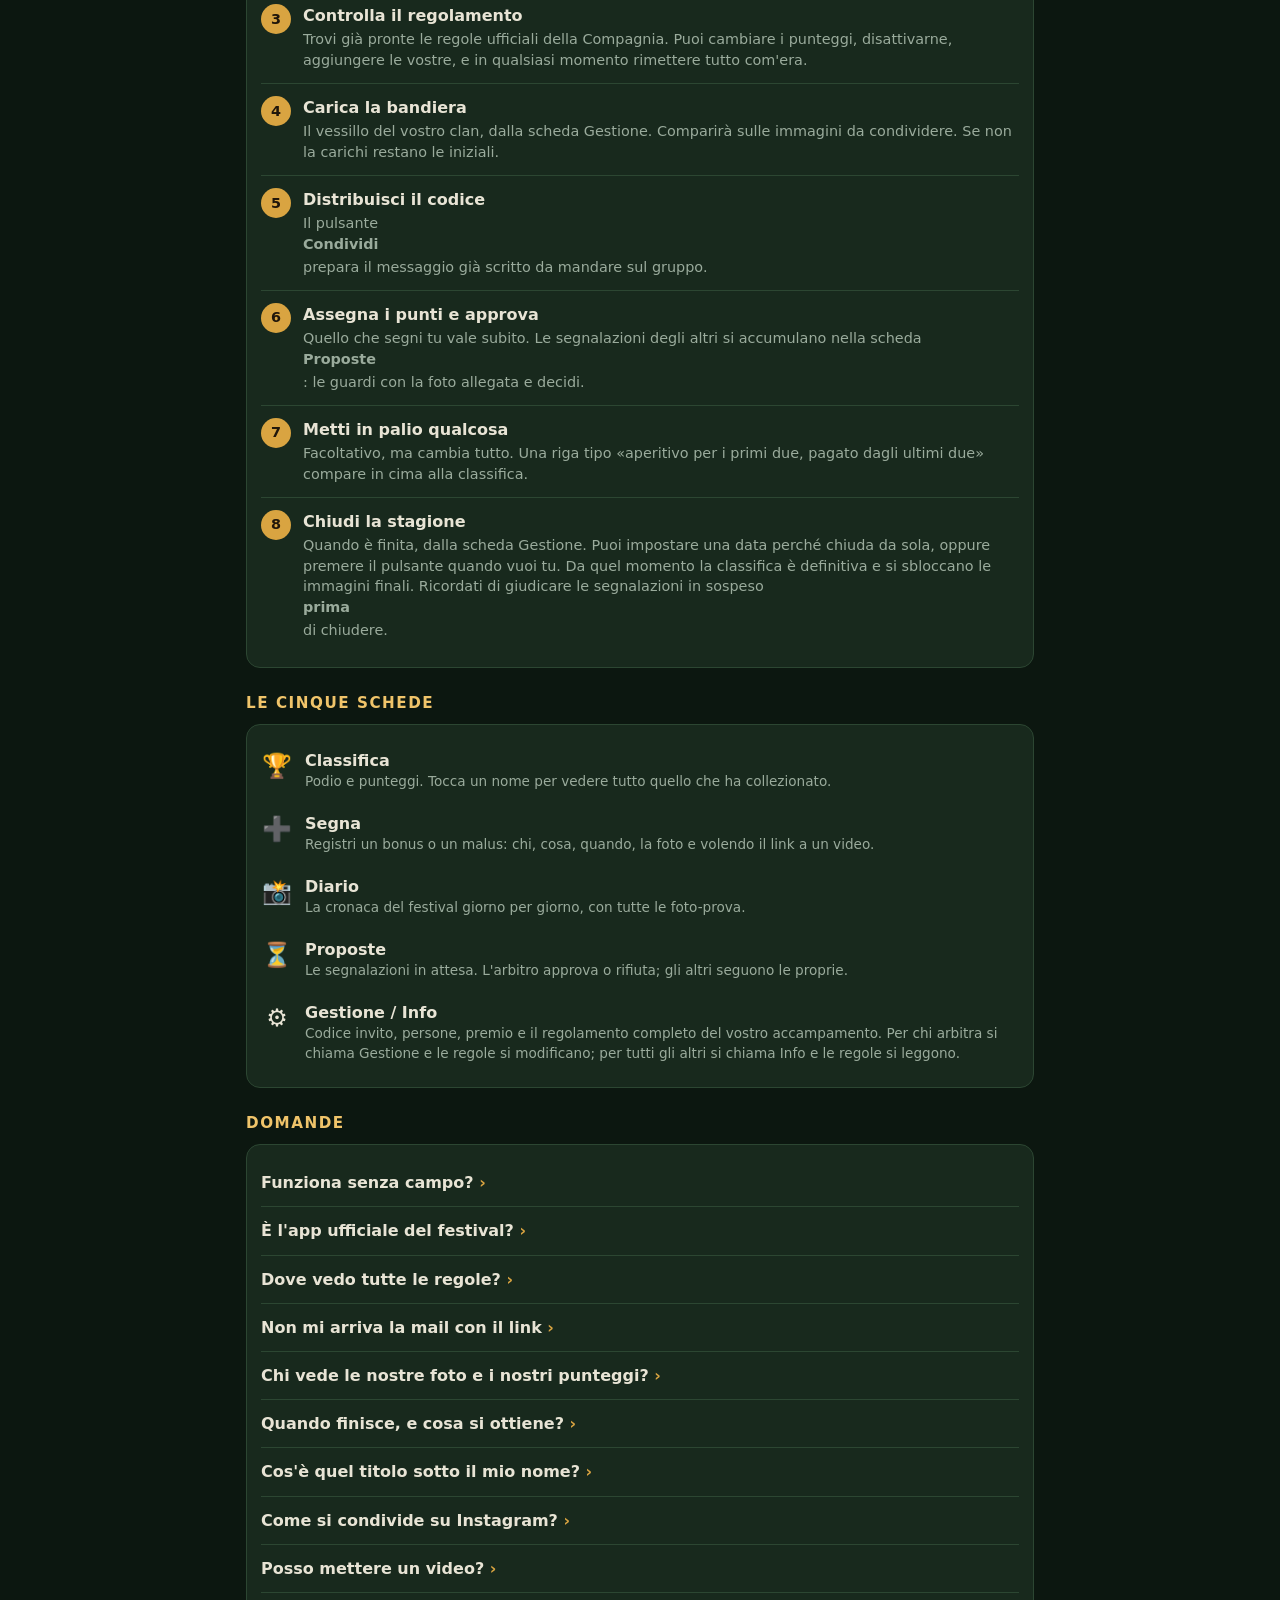
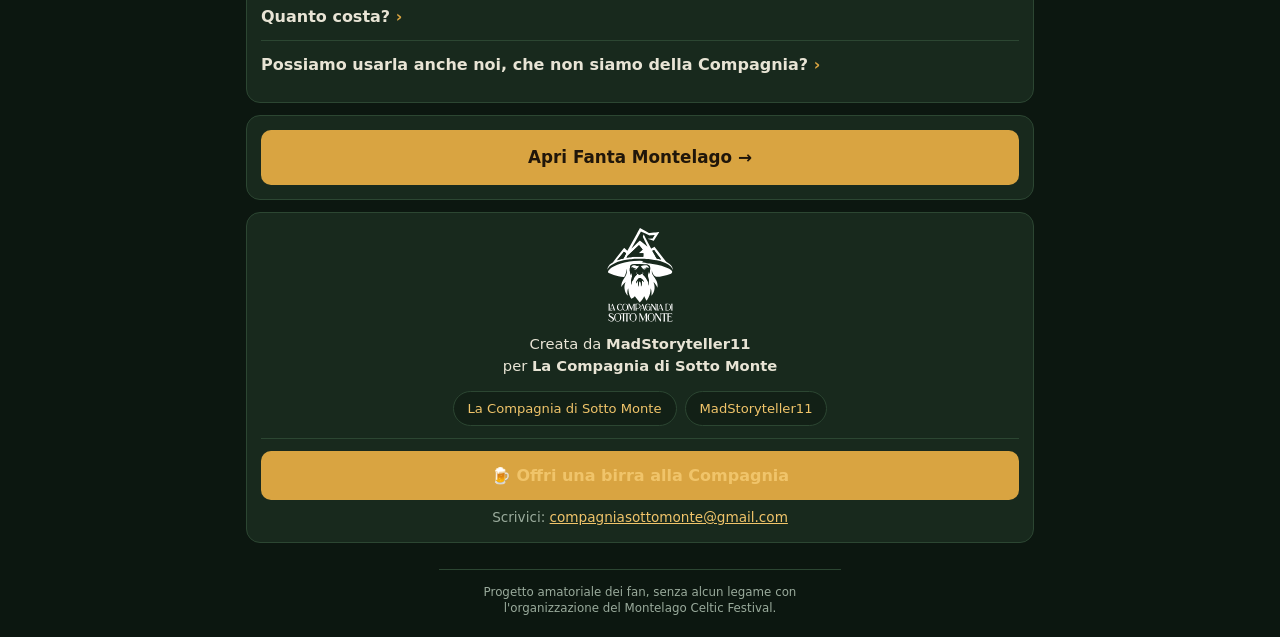
==== commit 4748e6e2: "Chiusura della stagione e immagini finali La stagione si chiude con una data che scade da sola oppur" ====
--- a/guida.html
+++ b/guida.html
@@ -180,6 +180,17 @@
            due, pagato dagli ultimi due» compare in cima alla classifica.</p>
       </span>
     </div>
+    <div class="passo">
+      <span class="n">8</span>
+      <span class="testo">
+        <b>Chiudi la stagione</b>
+        <p>Quando è finita, dalla scheda Gestione. Puoi impostare una data
+           perché chiuda da sola, oppure premere il pulsante quando vuoi tu.
+           Da quel momento la classifica è definitiva e si sbloccano le
+           immagini finali. Ricordati di giudicare le segnalazioni in sospeso
+           <b>prima</b> di chiudere.</p>
+      </span>
+    </div>
   </div>
 
   <h2>Le cinque schede</h2>
@@ -244,6 +255,17 @@
          codice trova una schermata vuota.</p>
     </details>
     <details class="faq">
+      <summary>Quando finisce, e cosa si ottiene?</summary>
+      <p>Finisce quando l'arbitro chiude la stagione: o premendo il pulsante,
+         o lasciando scadere la data che ha impostato. Da quel momento la
+         classifica è <b>definitiva</b> — nessuno può più segnare, approvare o
+         cancellare niente — e in cima alla classifica compaiono due immagini
+         da condividere: il <b>tuo riepilogo personale</b>, con punti,
+         posizione, il bonus più alto e il malus più vergognoso, e il
+         <b>manifesto della classifica</b>, che genera l'arbitro. Se serve, la
+         stagione si può sempre riaprire.</p>
+    </details>
+    <details class="faq">
       <summary>Cos'è quel titolo sotto il mio nome?</summary>
       <p>Se lo assegna l'app da sola, guardando cosa hai combinato: chi finisce
          nella cloaca diventa <i>Il Cloacale</i>, chi porta gente nuova
--- a/assets/style.css
+++ b/assets/style.css
@@ -187,6 +187,9 @@
 }
 .banner.ok { border-color: var(--gold); color: var(--gold2); }
 
+.card.finale { border-color: var(--gold); background: var(--card2); }
+.card.finale h3 { color: var(--gold); }
+
 .avviso { border-color: var(--gold); background: var(--card2); }
 .avviso h3 { color: var(--gold); }
 
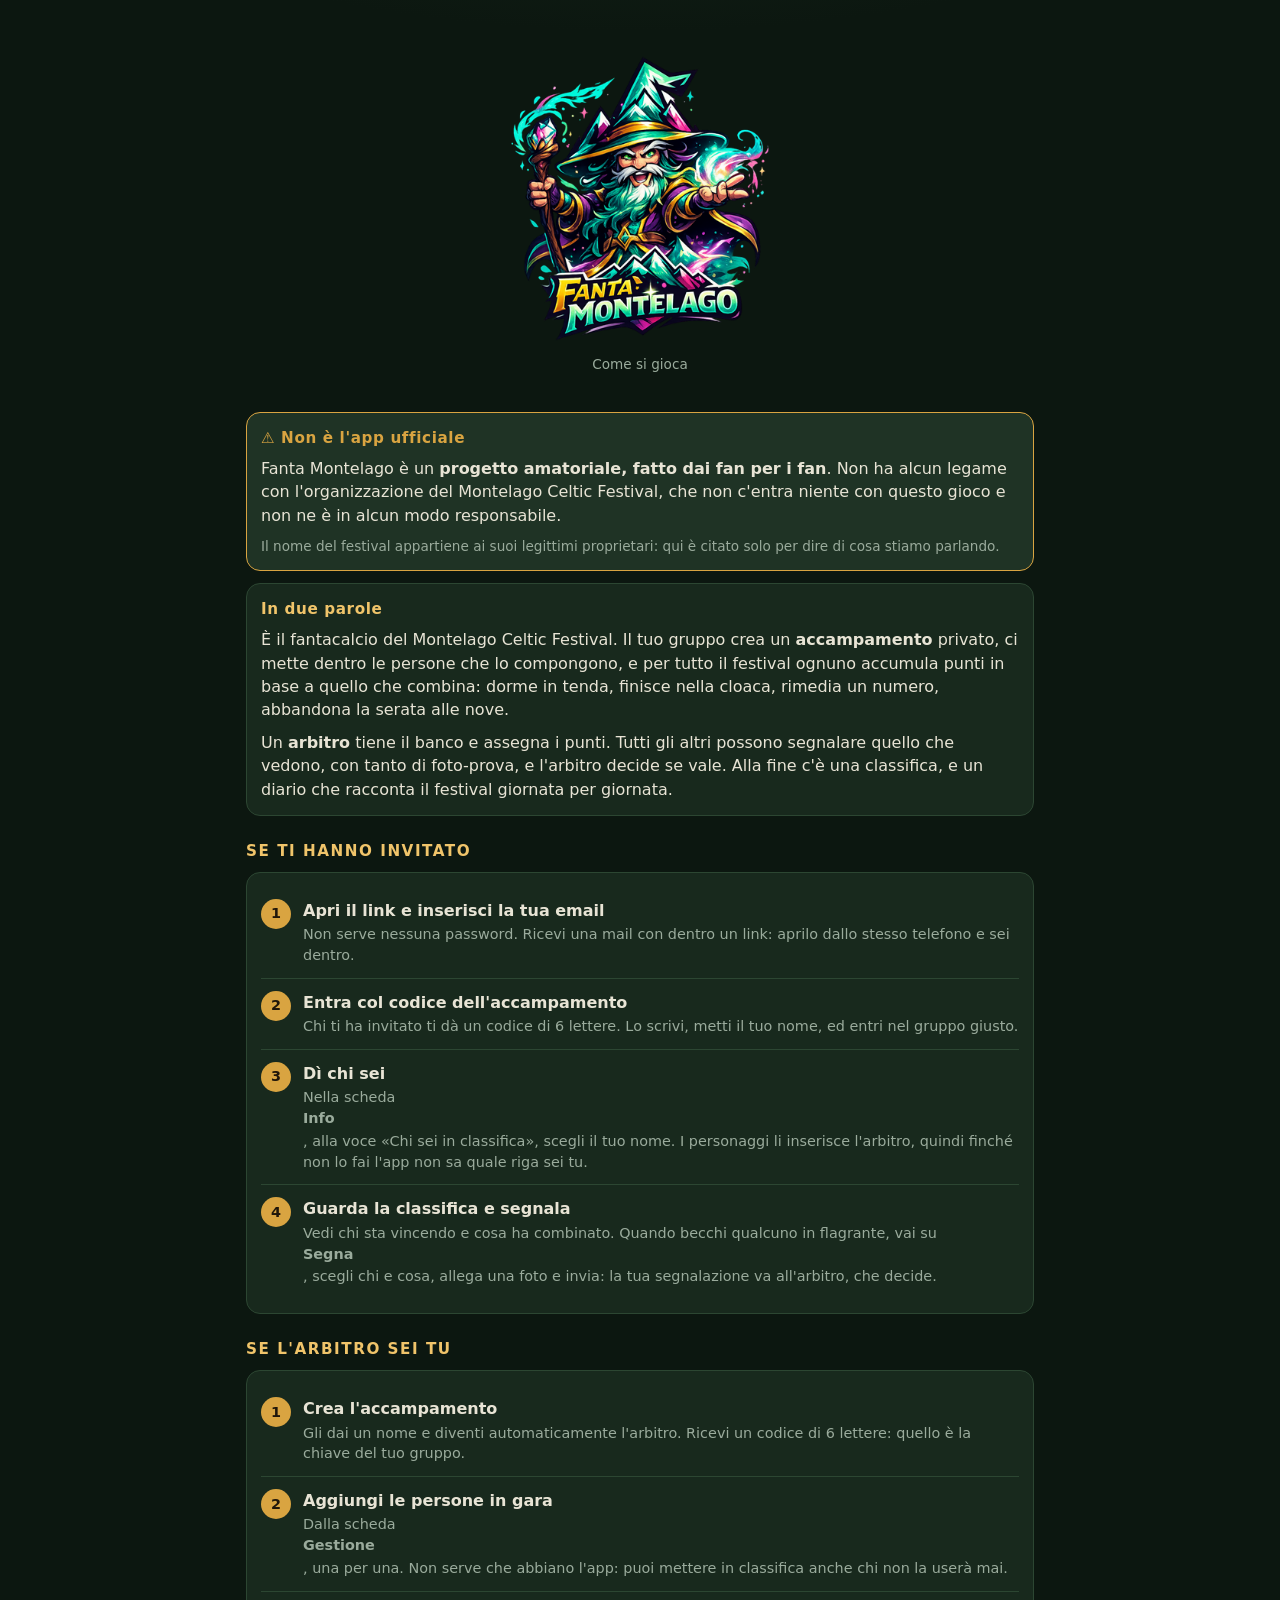
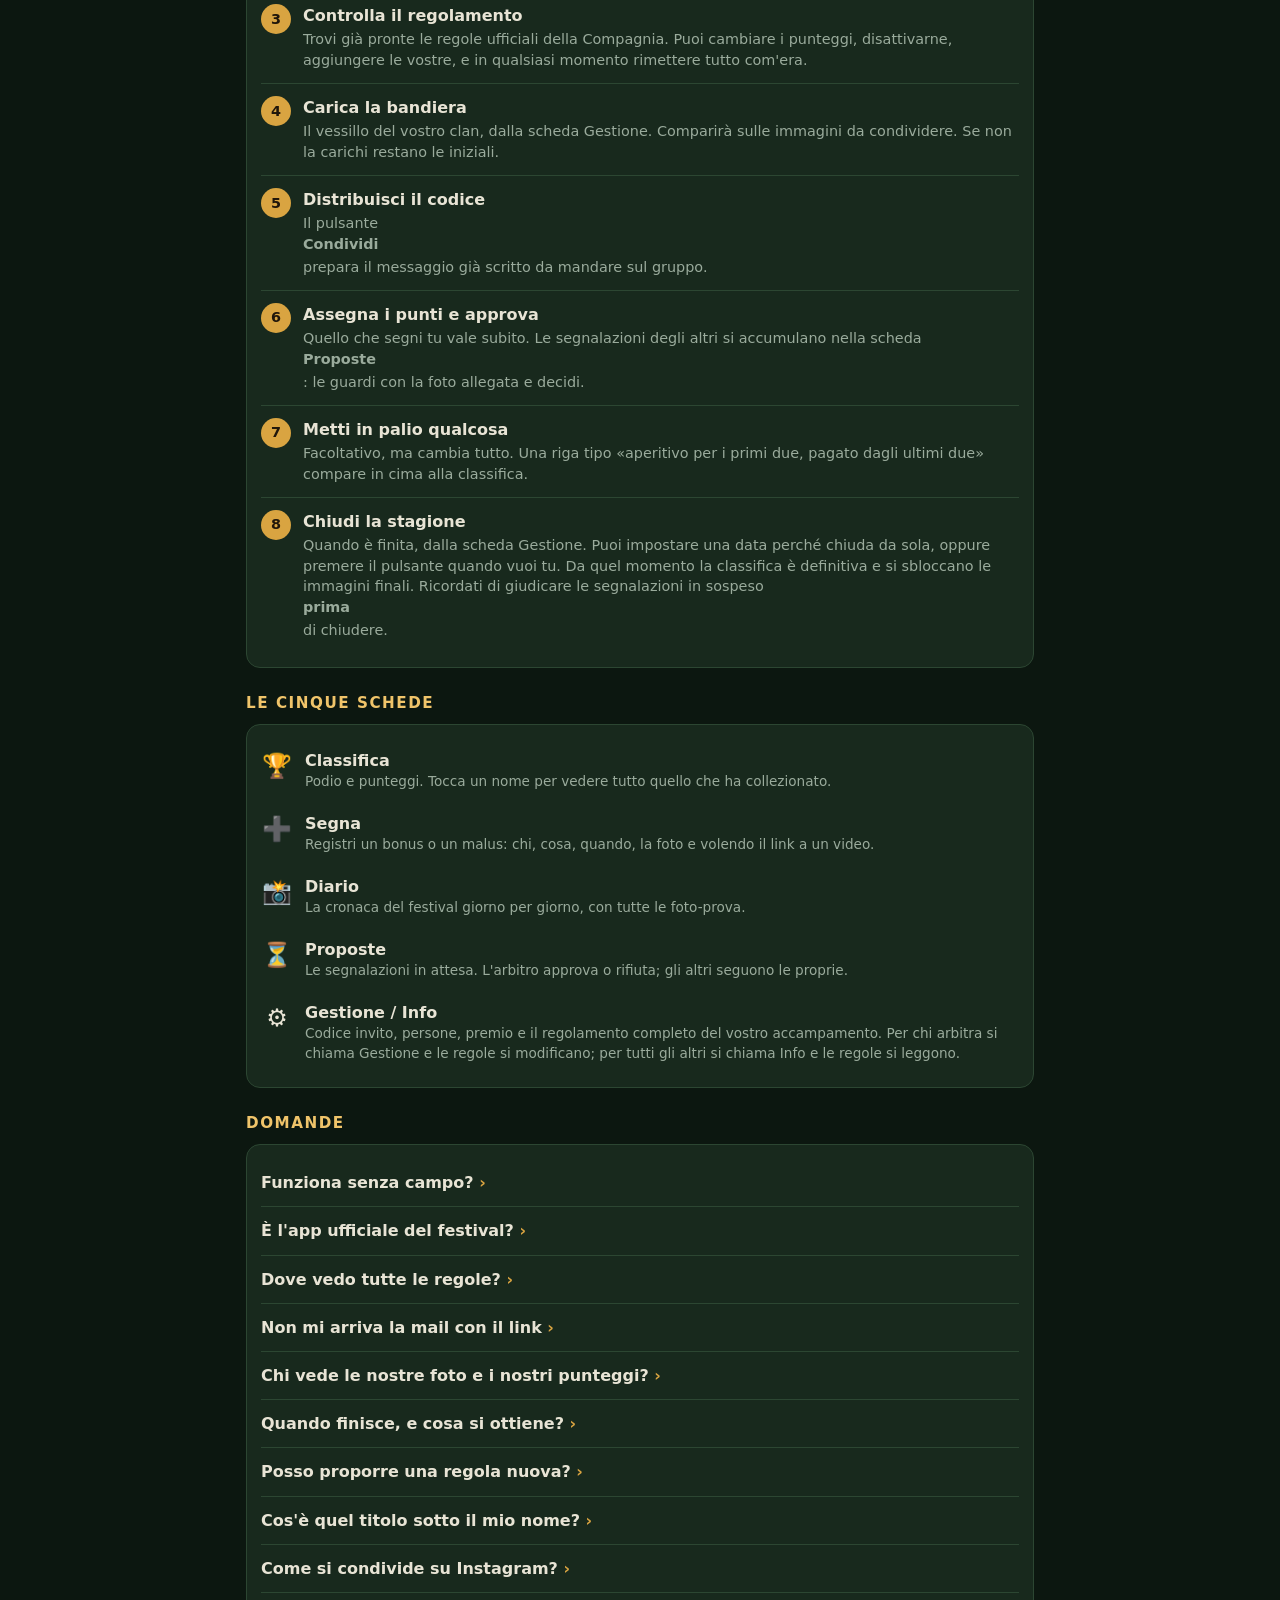
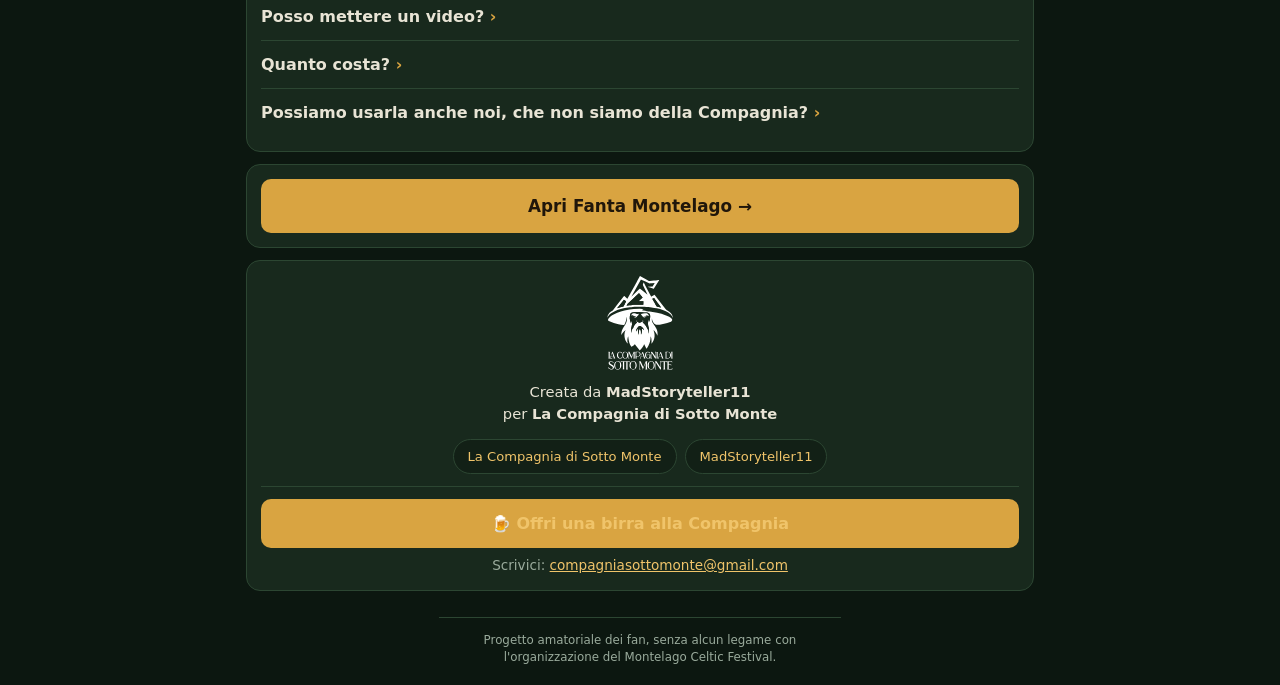
==== commit d3e17edb: "Il gruppo puo' proporre regole, l'arbitro le adotta Stesso meccanismo delle segnalazioni, applicato " ====
--- a/guida.html
+++ b/guida.html
@@ -266,6 +266,15 @@
          stagione si può sempre riaprire.</p>
     </details>
     <details class="faq">
+      <summary>Posso proporre una regola nuova?</summary>
+      <p>Sì. Nella scheda <b>Info</b>, sotto il regolamento, c'è
+         <i>Proponi una regola</i>: scrivi cosa succede e quanti punti vale.
+         Finisce all'arbitro, che la adotta o la scarta dalla scheda
+         <b>Proposte</b>; finché non decide non vale punti, e tu puoi
+         ritirarla. Se la adotta entra nel regolamento e si può assegnare a
+         chiunque, come tutte le altre.</p>
+    </details>
+    <details class="faq">
       <summary>Cos'è quel titolo sotto il mio nome?</summary>
       <p>Se lo assegna l'app da sola, guardando cosa hai combinato: chi finisce
          nella cloaca diventa <i>Il Cloacale</i>, chi porta gente nuova
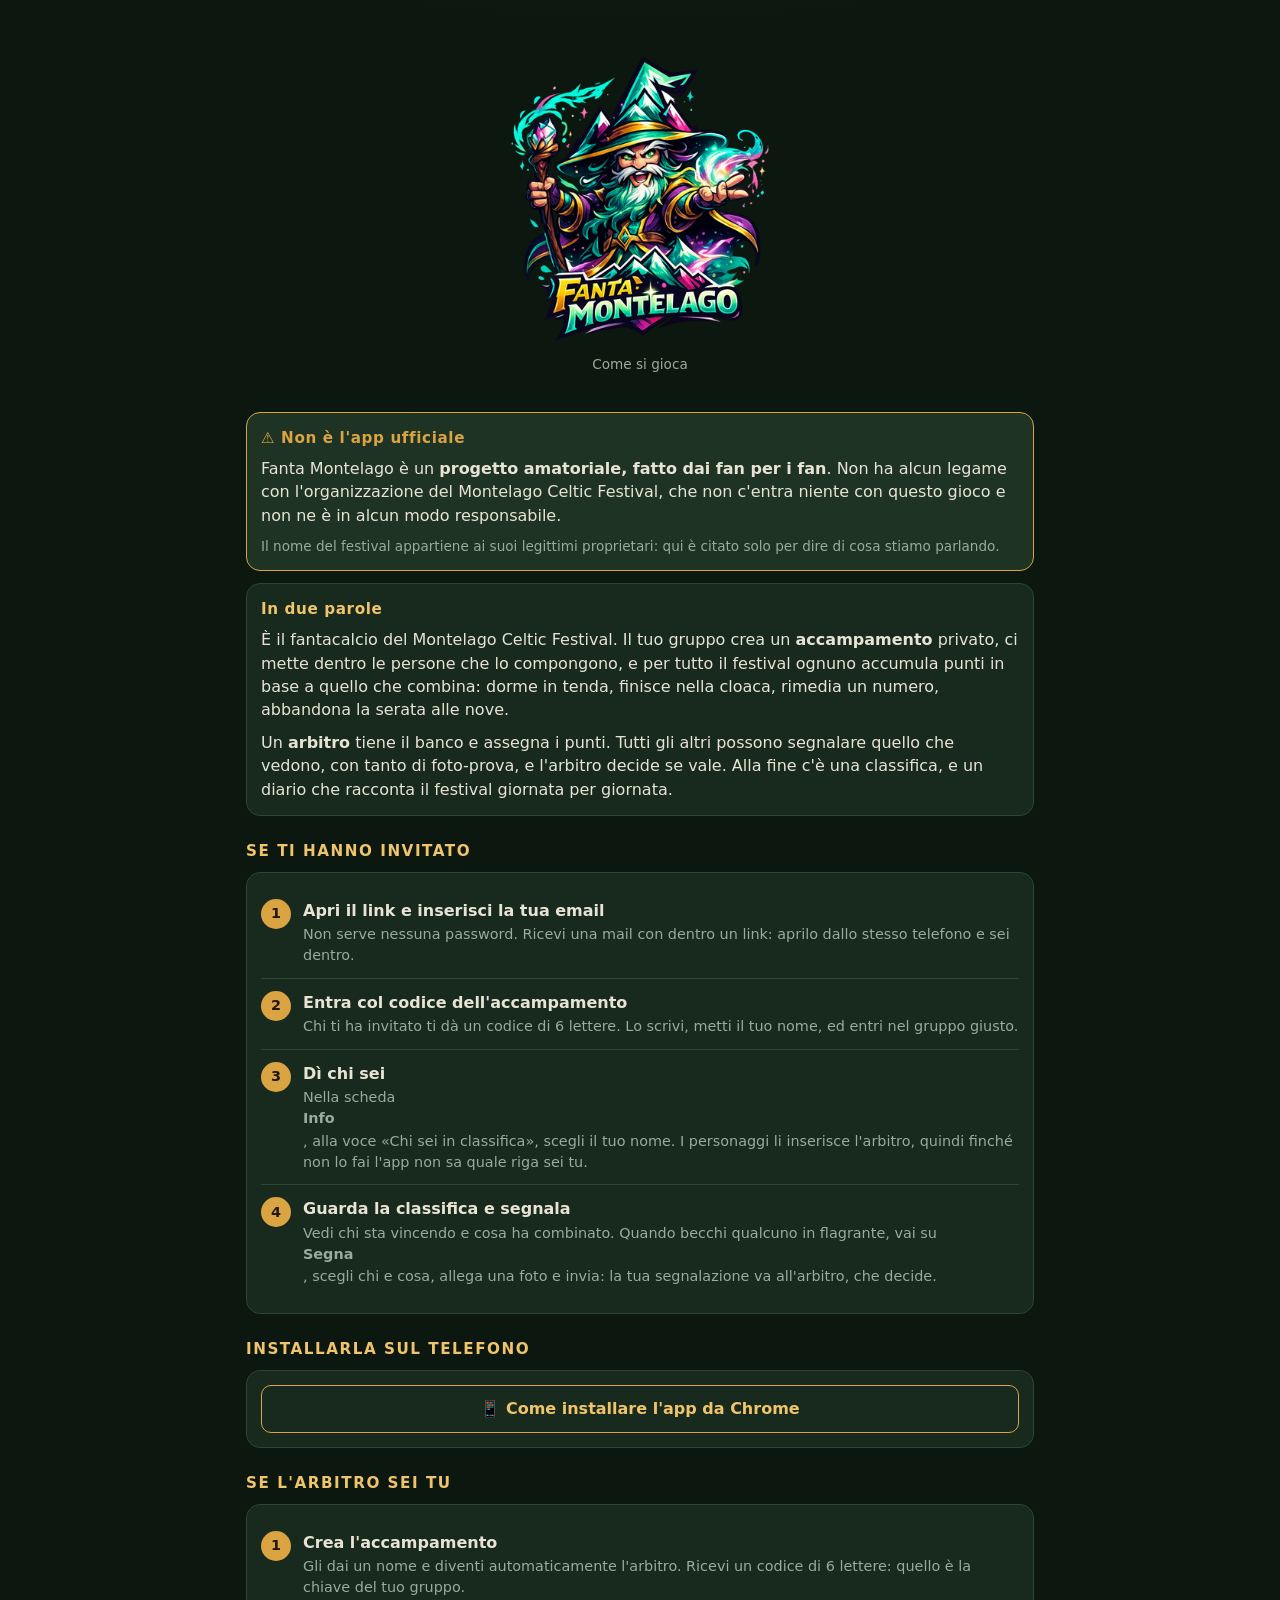
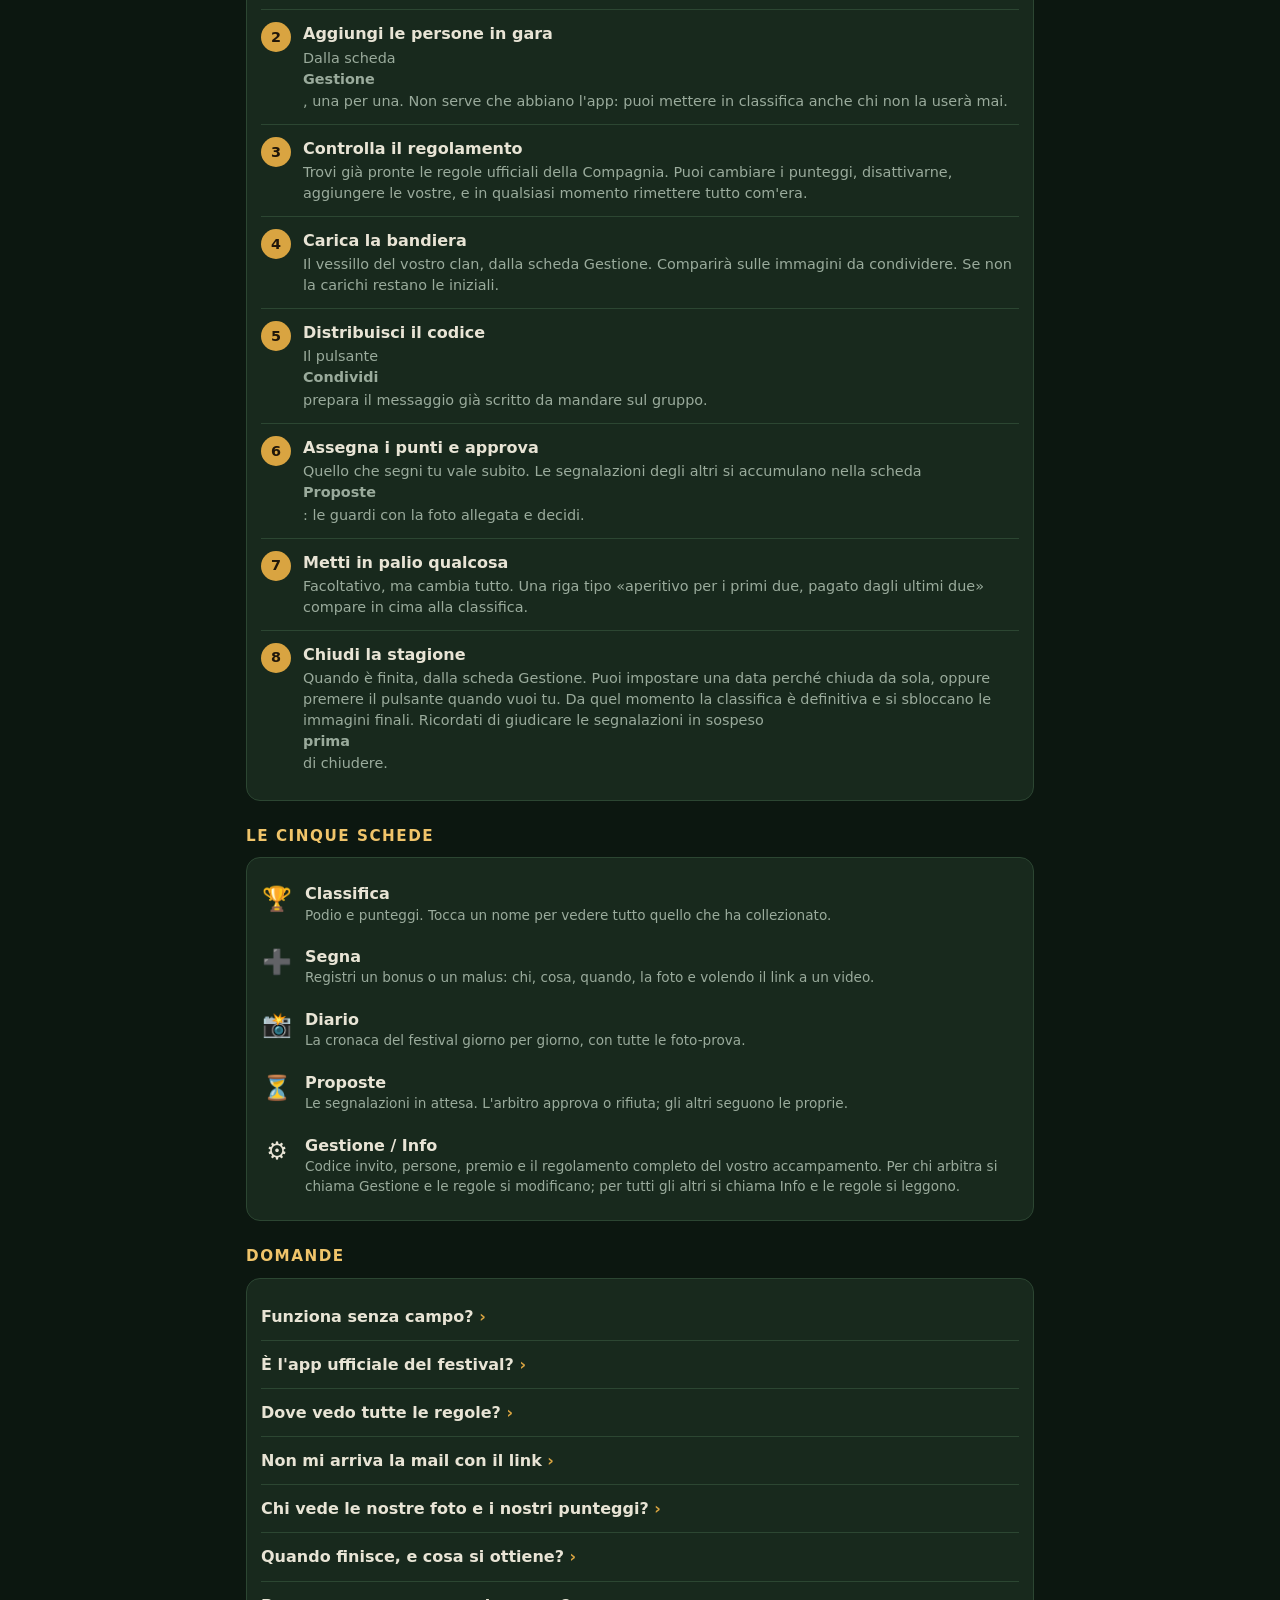
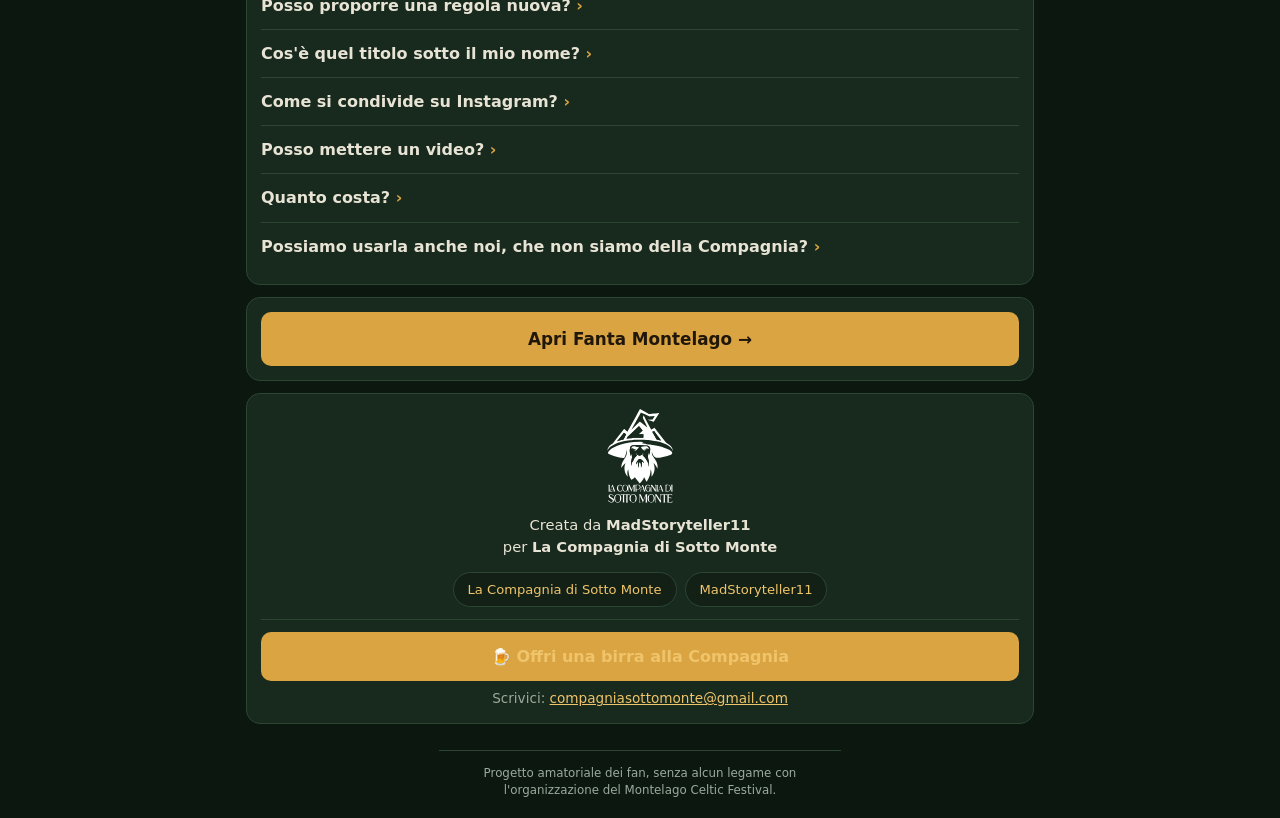
==== commit e7ebf728: "Guida illustrata all'installazione da Chrome Dal video girato al telefono ho ricavato i cinque momen" ====
--- a/guida.html
+++ b/guida.html
@@ -120,6 +120,64 @@
     </div>
   </div>
 
+  <h2>Installarla sul telefono</h2>
+  <details class="card">
+    <summary class="tasto">📱 Come installare l'app da Chrome</summary>
+    <div class="sep"></div>
+    <p class="muted">
+      Installandola hai l'icona fra le applicazioni, niente barra del browser e
+      l'apertura anche senza connessione — che a Montelago non è poco.
+    </p>
+
+    <div class="passo-installa">
+      <div class="riga">
+        <span class="n">1</span>
+        <span class="grow"><b>Apri il sito in Chrome</b>
+          <div class="muted">Poi tocca i <b>tre puntini</b> in alto a destra.</div></span>
+      </div>
+      <img src="assets/installa/1-apri.jpg" alt="Il sito aperto in Chrome" loading="lazy" width="432" height="960">
+    </div>
+
+    <div class="passo-installa">
+      <div class="riga">
+        <span class="n">2</span>
+        <span class="grow"><b>Scorri il menu fino in fondo</b>
+          <div class="muted">È più lungo dello schermo: scendi finché non trovi
+            <b>«Aggiungi a schermata Home»</b>.</div></span>
+      </div>
+      <img src="assets/installa/2-menu.jpg" alt="Il menu di Chrome" loading="lazy" width="432" height="960">
+    </div>
+
+    <div class="passo-installa">
+      <div class="riga">
+        <span class="n">3</span>
+        <span class="grow"><b>Scegli «Installa»</b>
+          <div class="muted"><b>Non «Crea scorciatoia»</b>: quella si aprirebbe comunque
+            dentro Chrome, con la barra dell'indirizzo e senza funzionare offline.</div></span>
+      </div>
+      <img src="assets/installa/3-installa.jpg" alt="Installa o crea scorciatoia" loading="lazy" width="432" height="960">
+    </div>
+
+    <div class="passo-installa">
+      <div class="riga">
+        <span class="n">4</span>
+        <span class="grow"><b>Conferma</b>
+          <div class="muted">Tocca <b>Installa</b> nella finestrella che compare.</div></span>
+      </div>
+      <img src="assets/installa/4-conferma.jpg" alt="Conferma dell'installazione" loading="lazy" width="432" height="960">
+    </div>
+
+    <div class="passo-installa">
+      <div class="riga">
+        <span class="n">5</span>
+        <span class="grow"><b>Fatto</b>
+          <div class="muted">L'icona è fra le tue app. Da lì Fanta Montelago si apre a
+            schermo intero e <b>si avvia anche senza campo</b>.</div></span>
+      </div>
+      <img src="assets/installa/5-icona.jpg" alt="L'icona fra le applicazioni" loading="lazy" width="432" height="960">
+    </div>
+  </details>
+
   <h2>Se l'arbitro sei tu</h2>
   <div class="card">
     <div class="passo">
--- a/assets/style.css
+++ b/assets/style.css
@@ -128,6 +128,20 @@
   font-weight: 600;
 }
 .link-guida { margin: 12px 0 4px; }
+
+/* Un passaggio della guida all'installazione: numero, spiegazione, schermata. */
+.passo-installa { padding: 14px 0; border-bottom: 1px solid var(--line); }
+.passo-installa:last-child { border-bottom: none; }
+.passo-installa .riga { display: flex; gap: 10px; align-items: flex-start; }
+.passo-installa .n {
+  flex: 0 0 28px; width: 28px; height: 28px; border-radius: 50%;
+  display: grid; place-items: center; font-weight: 700; font-size: .85rem;
+  background: var(--gold); color: #20160a;
+}
+.passo-installa img {
+  display: block; width: 100%; max-width: 230px; height: auto;
+  margin: 10px auto 0; border-radius: 10px; border: 1px solid var(--line);
+}
 .link-guida:hover, summary.tasto:hover { background: var(--card2); }
 details[open] > summary.tasto { border-radius: 10px 10px 0 0; }
 
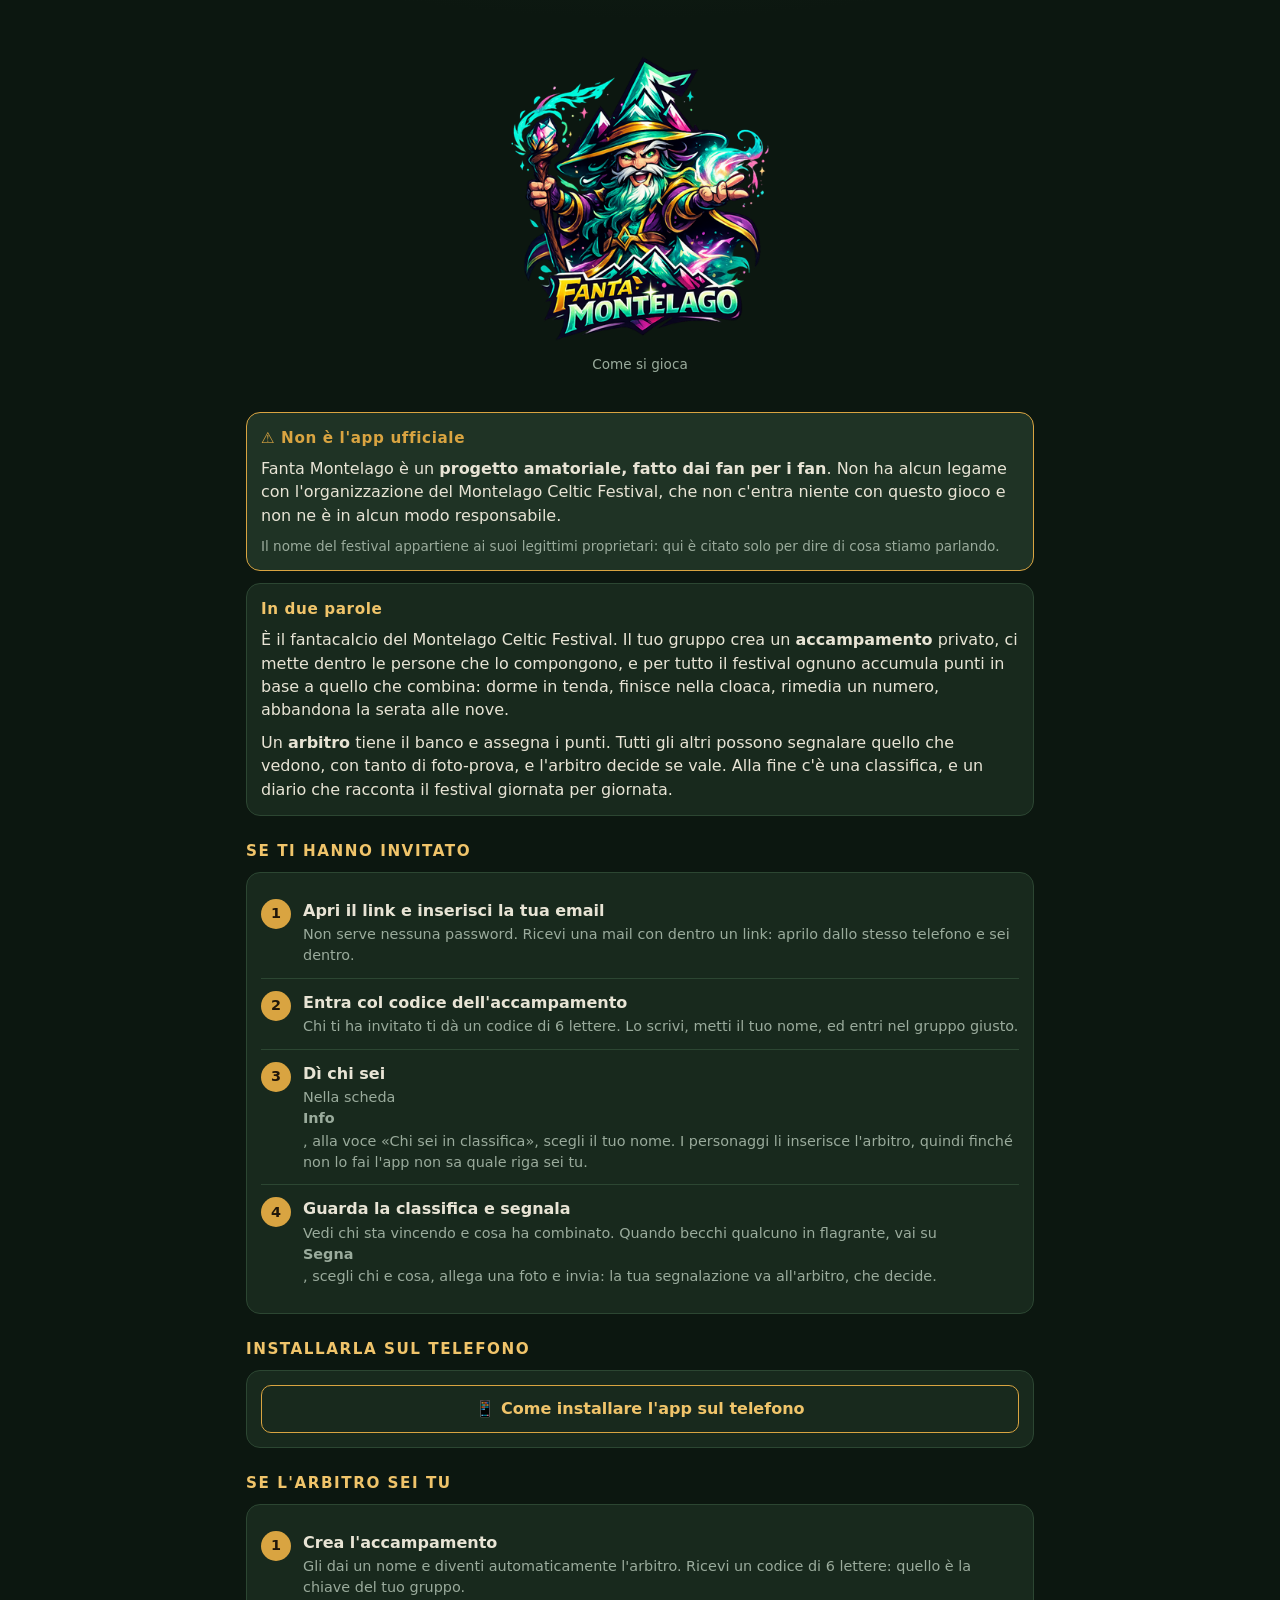
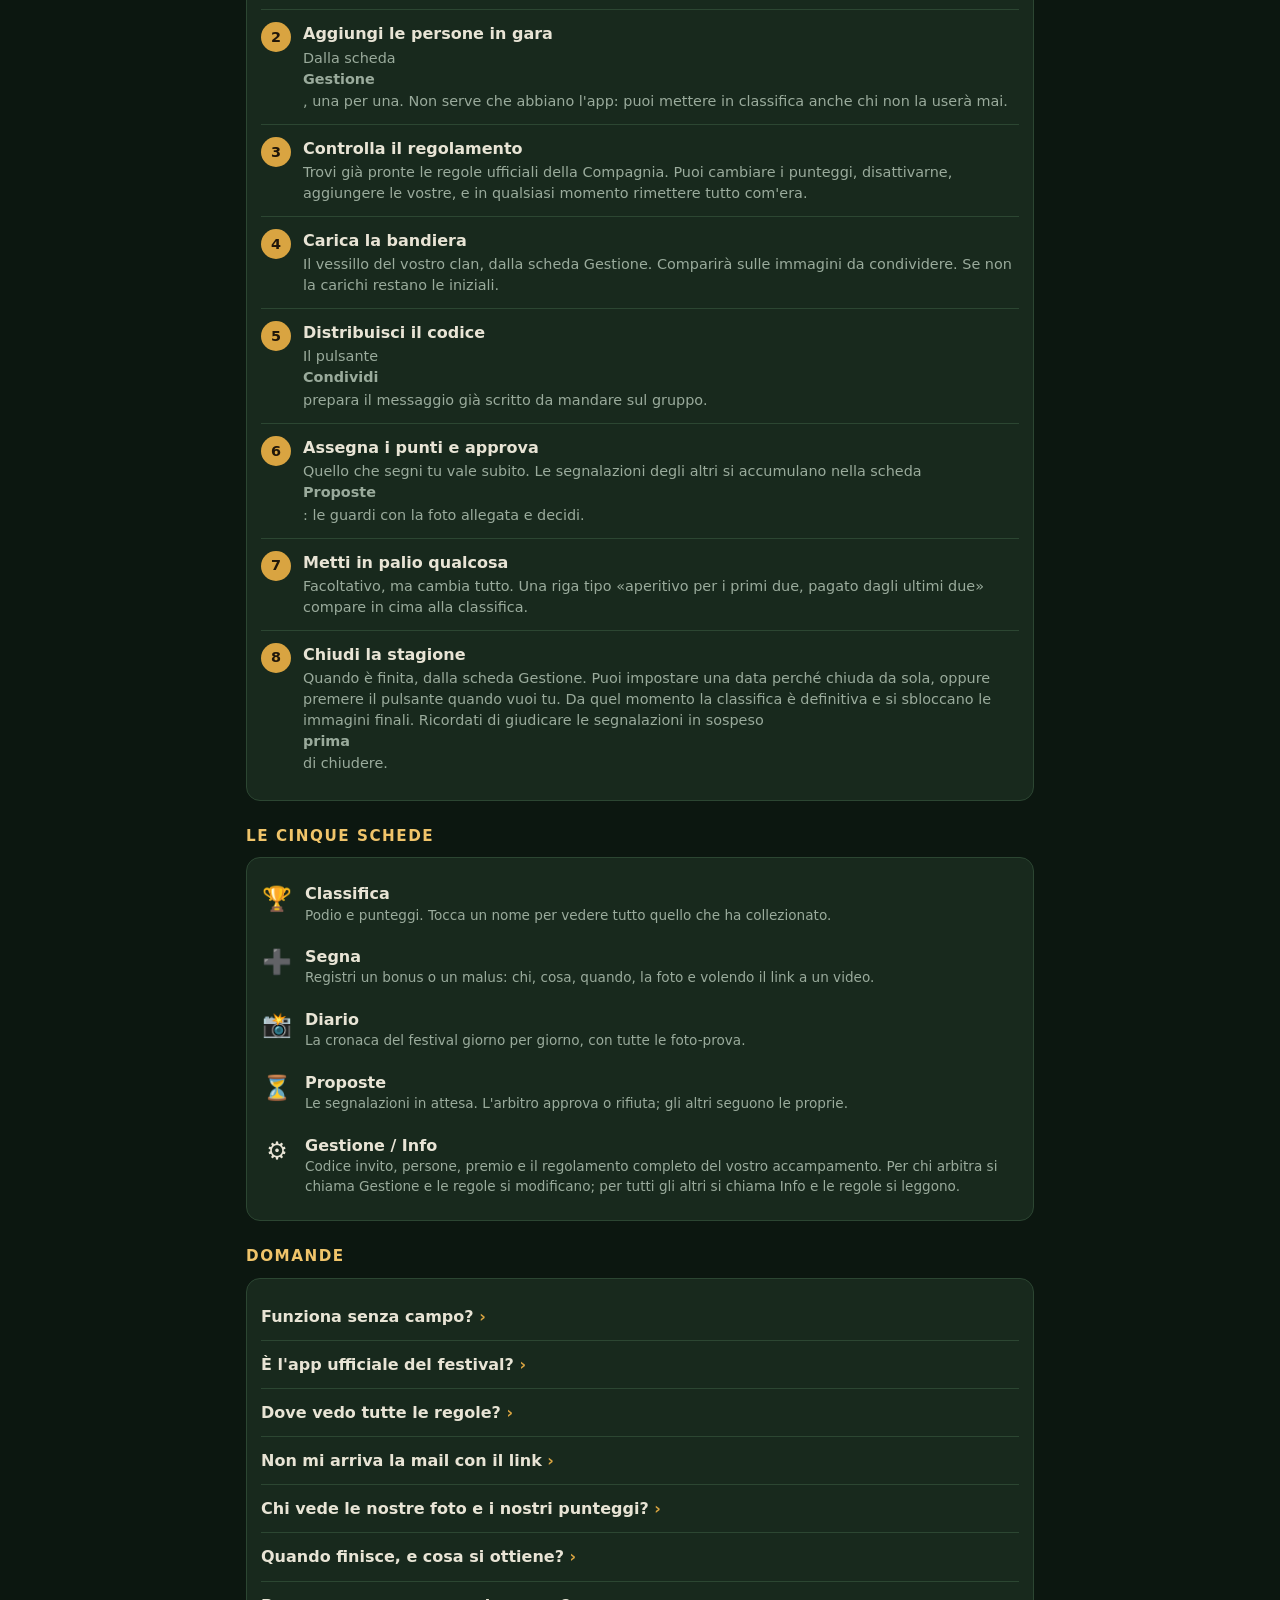
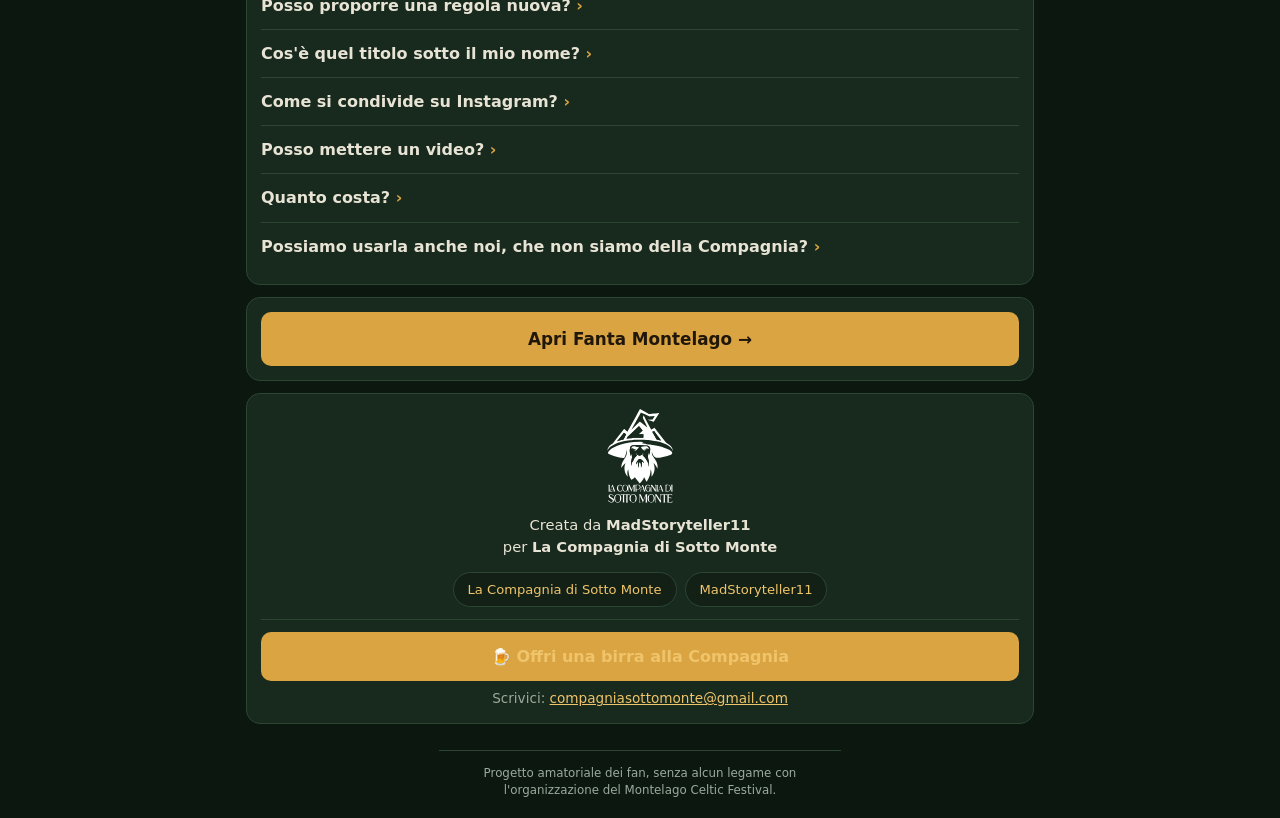
==== commit d6486d89: "Aggiunta la procedura per iPhone, che e' un'altra cosa Su iOS il percorso illustrato per Android non" ====
--- a/guida.html
+++ b/guida.html
@@ -122,12 +122,13 @@
 
   <h2>Installarla sul telefono</h2>
   <details class="card">
-    <summary class="tasto">📱 Come installare l'app da Chrome</summary>
+    <summary class="tasto">📱 Come installare l'app sul telefono</summary>
     <div class="sep"></div>
     <p class="muted">
       Installandola hai l'icona fra le applicazioni, niente barra del browser e
       l'apertura anche senza connessione — che a Montelago non è poco.
     </p>
+    <h3>🤖 Su Android, con Chrome</h3>
 
     <div class="passo-installa">
       <div class="riga">
@@ -141,11 +142,11 @@
     <div class="passo-installa">
       <div class="riga">
         <span class="n">2</span>
-        <span class="grow"><b>Scorri il menu fino in fondo</b>
-          <div class="muted">È più lungo dello schermo: scendi finché non trovi
-            <b>«Aggiungi a schermata Home»</b>.</div></span>
+        <span class="grow"><b>Scendi fino a «Installa e crea scorciatoia»</b>
+          <div class="muted">Il menu è più lungo dello schermo: la voce non si vede
+            subito, bisogna scorrerlo. Su qualche telefono è scritta di poco diversa.</div></span>
       </div>
-      <img src="assets/installa/2-menu.jpg" alt="Il menu di Chrome" loading="lazy" width="432" height="960">
+      <img src="assets/installa/2-menu.jpg" alt="Il menu di Chrome scorso fino alla voce giusta" loading="lazy" width="432" height="960">
     </div>
 
     <div class="passo-installa">
@@ -162,20 +163,29 @@
       <div class="riga">
         <span class="n">4</span>
         <span class="grow"><b>Conferma</b>
-          <div class="muted">Tocca <b>Installa</b> nella finestrella che compare.</div></span>
+          <div class="muted">Tocca <b>Installa</b> nella finestrella che compare.
+            L'icona finisce fra le tue app, e da lì si apre a schermo intero e
+            <b>anche senza campo</b>.</div></span>
       </div>
       <img src="assets/installa/4-conferma.jpg" alt="Conferma dell'installazione" loading="lazy" width="432" height="960">
     </div>
 
-    <div class="passo-installa">
-      <div class="riga">
-        <span class="n">5</span>
-        <span class="grow"><b>Fatto</b>
-          <div class="muted">L'icona è fra le tue app. Da lì Fanta Montelago si apre a
-            schermo intero e <b>si avvia anche senza campo</b>.</div></span>
-      </div>
-      <img src="assets/installa/5-icona.jpg" alt="L'icona fra le applicazioni" loading="lazy" width="432" height="960">
-    </div>
+    <div class="sep"></div>
+    <h3>🍎 Su iPhone è diverso</h3>
+    <p class="muted">
+      Niente tre puntini: si passa dal tasto <b>Condividi</b>, il quadrato con la
+      freccia verso l'alto. Funziona da <b>Safari</b>, e da iOS 17 anche da Chrome —
+      ma sempre dal tasto Condividi, non dal menu.
+    </p>
+    <ol class="elenco-iphone">
+      <li>Apri il link in <b>Safari</b>.</li>
+      <li>Tocca <b>Condividi</b> (il quadrato con la freccia in su, in basso al centro).</li>
+      <li>Scorri l'elenco e scegli <b>«Aggiungi a Home»</b>, poi <b>Aggiungi</b>.</li>
+    </ol>
+    <p class="muted">
+      Su iPhone non compare nessun invito automatico a installare: se non lo fai a
+      mano, resta un sito dentro il browser.
+    </p>
   </details>
 
   <h2>Se l'arbitro sei tu</h2>
--- a/assets/style.css
+++ b/assets/style.css
@@ -129,6 +129,9 @@
 }
 .link-guida { margin: 12px 0 4px; }
 
+.elenco-iphone { margin: 10px 0 10px 22px; padding: 0; color: var(--txt); }
+.elenco-iphone li { margin-bottom: 8px; font-size: .92rem; }
+
 /* Un passaggio della guida all'installazione: numero, spiegazione, schermata. */
 .passo-installa { padding: 14px 0; border-bottom: 1px solid var(--line); }
 .passo-installa:last-child { border-bottom: none; }
